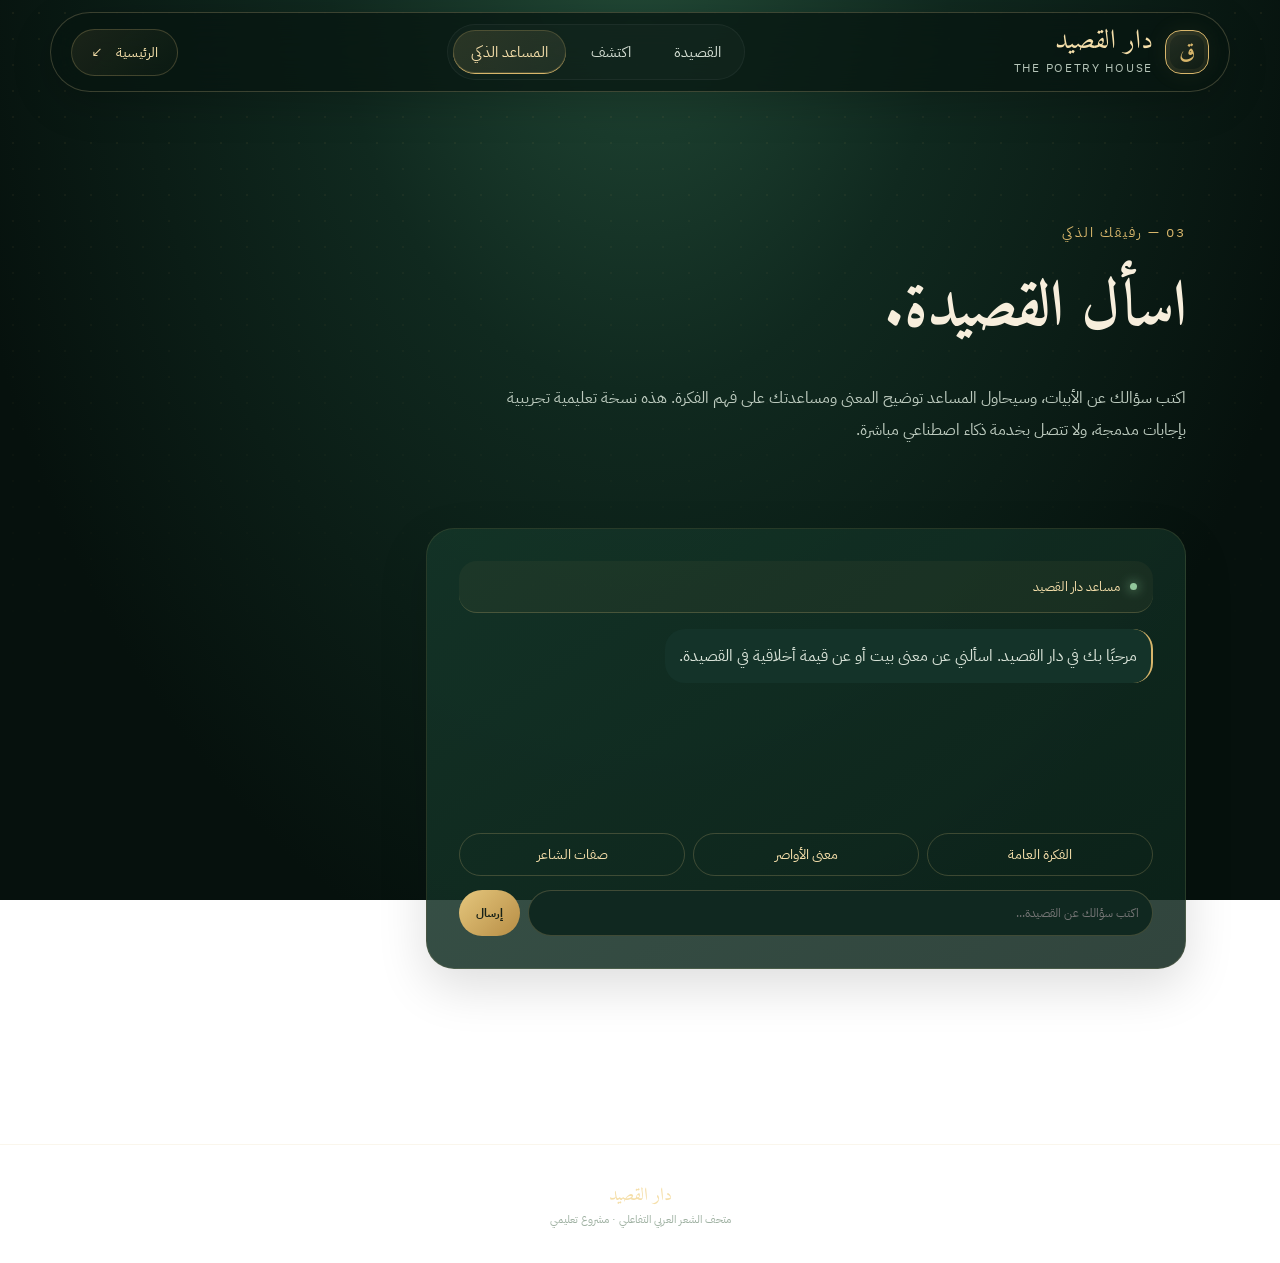
==== page/ask/index.html @ 6279e316 "Initial website upload" ====
<!DOCTYPE html><html lang="ar" dir="rtl"><head><meta charset="UTF-8"><meta name="viewport" content="width=device-width, initial-scale=1.0"><meta name="theme-color" content="#071b18"><title>المساعد الذكي | دار القصيد</title><style>
@import url('https://fonts.googleapis.com/css2?family=Amiri:wght@400;700&family=IBM+Plex+Sans+Arabic:wght@400;500;600;700&display=swap');
:root{--bg:#071714;--bg2:#0b211c;--panel:#102a23;--panel2:#14352b;--gold:#d8b66b;--gold2:#f1d99d;--muted:#a9b9ae;--cream:#f4ead4;--line:rgba(216,182,107,.22);--shadow:0 24px 70px rgba(0,0,0,.35)}
*{box-sizing:border-box}html{scroll-behavior:smooth}body{margin:0;background:radial-gradient(ellipse at 50% -20%,#1b4535 0%,#0b211c 42%,#06120f 100%);color:var(--cream);font-family:'IBM Plex Sans Arabic',sans-serif;overflow-x:hidden}
body:before{content:"";position:fixed;inset:0;pointer-events:none;opacity:.12;background-image:radial-gradient(#d8b66b 1px,transparent 1px);background-size:34px 34px;mask-image:linear-gradient(to bottom,black,transparent 80%);z-index:-1}
a{color:inherit;text-decoration:none}button{font:inherit;cursor:pointer}
.topbar{height:76px;display:flex;align-items:center;justify-content:space-between;padding:0 clamp(18px,5vw,76px);border-bottom:1px solid rgba(216,182,107,.13);background:rgba(5,19,16,.68);backdrop-filter:blur(18px);position:sticky;top:0;z-index:20}
.brand{display:flex;align-items:center;gap:12px}.brand-mark{width:39px;height:39px;border:1px solid var(--gold);border-radius:50%;display:grid;place-items:center;color:var(--gold);font-family:Amiri;font-size:24px;box-shadow:inset 0 0 0 4px rgba(216,182,107,.08)}.brand-name{font-family:Amiri,serif;font-size:25px;color:var(--gold2);line-height:1}.brand-sub{font-size:10px;color:var(--muted);letter-spacing:2px;margin-top:4px}
.nav{display:flex;gap:28px;color:#c6d0c7;font-size:13px}.nav a{transition:.25s}.nav a:hover{color:var(--gold2)}.top-cta{border:1px solid var(--line);padding:9px 16px;border-radius:30px;color:var(--gold2);font-size:12px;background:rgba(216,182,107,.06)}
.hero{min-height:610px;display:grid;grid-template-columns:1.05fr .95fr;align-items:center;gap:30px;padding:72px clamp(22px,8vw,130px) 80px;position:relative;max-width:1500px;margin:auto}
.eyebrow{display:flex;align-items:center;gap:10px;color:var(--gold);font-size:12px;letter-spacing:1.5px}.eyebrow:before{content:"";width:32px;height:1px;background:var(--gold)}
.hero h1{font-family:Amiri,serif;font-size:clamp(52px,7vw,92px);line-height:1.14;margin:22px 0 18px;font-weight:700;color:#f7eedc}.hero h1 span{color:var(--gold2);text-shadow:0 0 36px rgba(216,182,107,.18)}
.hero p{max-width:550px;color:#b5c3b8;line-height:2.1;font-size:16px;margin:0 0 30px}
.actions{display:flex;gap:12px;flex-wrap:wrap}.btn{padding:13px 22px;border-radius:4px;border:1px solid var(--gold);font-weight:600;font-size:13px;transition:.25s}.btn.primary{background:linear-gradient(135deg,#e5c77e,#b38a43);color:#14231b;box-shadow:0 10px 30px rgba(216,182,107,.16)}.btn.primary:hover{transform:translateY(-3px);box-shadow:0 15px 36px rgba(216,182,107,.25)}.btn.ghost{color:var(--gold2);background:transparent}.btn.ghost:hover{background:rgba(216,182,107,.09)}
.hero-art{height:430px;position:relative;display:grid;place-items:center}
.arch{width:min(370px,82%);height:410px;border:1px solid rgba(216,182,107,.58);border-bottom:0;border-radius:190px 190px 0 0;position:relative;padding:12px;box-shadow:0 0 80px rgba(216,182,107,.08),inset 0 0 50px rgba(216,182,107,.04)}
.arch:before{content:"";position:absolute;inset:13px;border:1px solid rgba(216,182,107,.24);border-bottom:0;border-radius:180px 180px 0 0}
.arch-inner{position:absolute;inset:28px 28px 0;border-radius:160px 160px 0 0;background:radial-gradient(ellipse at 50% 35%,rgba(216,182,107,.18),transparent 55%),linear-gradient(180deg,#173b2e,#0a1d18);display:flex;align-items:center;justify-content:center;overflow:hidden}
.arch-inner:before,.arch-inner:after{content:"";position:absolute;border:1px solid rgba(216,182,107,.18);width:220px;height:220px;border-radius:50%;top:82px}
.arch-inner:after{width:270px;height:270px;top:57px}
.medallion{width:190px;height:190px;border:1px solid rgba(216,182,107,.55);border-radius:50%;display:grid;place-items:center;text-align:center;position:relative;z-index:2;background:rgba(5,20,16,.45);box-shadow:0 0 60px rgba(216,182,107,.12)}
.medallion .big{font-family:Amiri;font-size:78px;color:var(--gold2);line-height:1}.medallion small{font-size:10px;letter-spacing:3px;color:var(--muted)}
.floating{position:absolute;border:1px solid var(--line);background:rgba(8,28,22,.88);backdrop-filter:blur(10px);padding:12px 16px;color:var(--gold2);font-family:Amiri;font-size:18px;box-shadow:var(--shadow)}.float-one{top:55px;right:0;transform:rotate(-5deg)}.float-two{bottom:62px;left:0;transform:rotate(4deg)}
.hero-note{position:absolute;bottom:5px;right:50%;transform:translateX(50%);font-size:10px;letter-spacing:3px;color:rgba(216,182,107,.55);white-space:nowrap}
.section{max-width:1240px;margin:auto;padding:72px 28px}.section-head{display:flex;align-items:end;justify-content:space-between;gap:20px;margin-bottom:32px}.kicker{font-size:11px;letter-spacing:2px;color:var(--gold)}h2{font-family:Amiri,serif;font-size:clamp(34px,4vw,48px);margin:8px 0 0;color:#f3e8d2}.section-head p{color:var(--muted);font-size:13px;max-width:420px;line-height:1.9;margin:0}
.poem-layout{display:grid;grid-template-columns:1fr 310px;gap:22px;align-items:stretch}
.poem-card{border:1px solid var(--line);background:linear-gradient(145deg,rgba(20,53,43,.88),rgba(8,27,22,.92));padding:30px;position:relative;overflow:hidden;box-shadow:var(--shadow)}
.poem-card:before{content:"۞";position:absolute;left:18px;top:0;font-family:Amiri;font-size:100px;color:rgba(216,182,107,.055)}
.poem-top{display:flex;justify-content:space-between;align-items:center;margin-bottom:25px;position:relative}.poem-label{color:var(--gold);font-size:11px;letter-spacing:1px}.poem-count{font-size:11px;color:var(--muted)}
.verses{display:grid;gap:9px}.verse{display:grid;grid-template-columns:34px 1fr;gap:12px;padding:13px 12px;border:1px solid transparent;transition:.25s;cursor:pointer;align-items:center}.verse:hover,.verse.active{background:rgba(216,182,107,.07);border-color:rgba(216,182,107,.3)}.verse-num{color:var(--gold);font-family:Amiri;font-size:18px}.verse-text{font-family:Amiri,serif;font-size:clamp(17px,2vw,22px);line-height:1.9;color:#f2e9d9}
.detail-panel{border:1px solid var(--line);background:rgba(13,39,31,.8);padding:25px;display:flex;flex-direction:column;min-height:100%}.detail-label{color:var(--gold);font-size:10px;letter-spacing:1.5px}.detail-panel h3{font-family:Amiri;font-size:29px;font-weight:400;margin:13px 0;color:var(--gold2)}.detail-panel p{font-size:13px;line-height:2.1;color:#c0cdc2;margin:0}.detail-divider{height:1px;background:var(--line);margin:20px 0}.detail-meta{margin-top:auto;padding-top:18px;color:#8fa397;font-size:11px;line-height:1.9}.detail-actions{display:flex;gap:8px;margin-top:20px}.small-btn{flex:1;padding:10px 8px;background:transparent;border:1px solid var(--line);color:var(--gold2);font-size:11px}.small-btn:hover{background:rgba(216,182,107,.1)}
.features{display:grid;grid-template-columns:repeat(3,1fr);gap:15px}.feature{padding:24px;border:1px solid var(--line);background:linear-gradient(145deg,rgba(18,47,38,.8),rgba(8,25,20,.7));min-height:170px;position:relative;overflow:hidden;transition:.3s}.feature:hover{transform:translateY(-5px);border-color:rgba(216,182,107,.55)}.feature-icon{font-size:23px;color:var(--gold);margin-bottom:17px}.feature h3{font-family:Amiri;font-size:24px;margin:0 0 7px;color:#f1e6d1}.feature p{color:var(--muted);font-size:12px;line-height:1.9;margin:0}
.ai-section{background:linear-gradient(110deg,rgba(17,49,38,.85),rgba(7,24,19,.88));border-top:1px solid var(--line);border-bottom:1px solid var(--line)}.ai-wrap{max-width:1000px;margin:auto;padding:75px 28px;display:grid;grid-template-columns:.8fr 1.2fr;gap:55px;align-items:center}.ai-copy h2{font-size:43px}.ai-copy p{color:var(--muted);line-height:2;font-size:13px}.ai-chat{border:1px solid var(--line);background:#091d17;padding:22px;box-shadow:var(--shadow)}.chat-head{display:flex;align-items:center;gap:10px;padding-bottom:16px;border-bottom:1px solid var(--line);color:var(--gold2);font-size:13px}.status{width:7px;height:7px;border-radius:50%;background:#91c69a;box-shadow:0 0 12px #91c69a}.chat-messages{min-height:180px;max-height:270px;overflow:auto;padding:16px 0;display:flex;flex-direction:column;gap:12px}.bubble{padding:12px 14px;max-width:90%;font-size:12px;line-height:1.9}.bubble.bot{align-self:flex-start;background:#143329;color:#d9e3d8;border-right:2px solid var(--gold)}.bubble.user{align-self:flex-end;background:#d4b36c;color:#17251c}.chat-form{display:flex;gap:8px}.chat-form input{flex:1;min-width:0;background:#102820;border:1px solid var(--line);padding:13px;color:var(--cream);outline:none;font:inherit;font-size:12px}.chat-form input:focus{border-color:var(--gold)}.chat-form button{background:var(--gold);border:0;padding:0 17px;color:#15251c;font-weight:700;font-size:12px}
.footer{padding:30px 24px;text-align:center;color:#81958a;font-size:11px}.footer strong{font-family:Amiri;font-size:18px;color:var(--gold2);font-weight:400}
.modal{position:fixed;inset:0;background:rgba(0,0,0,.72);backdrop-filter:blur(8px);display:none;place-items:center;z-index:50;padding:20px}.modal.open{display:grid}.modal-box{width:min(620px,100%);background:#0d281f;border:1px solid var(--gold);padding:30px;position:relative;box-shadow:var(--shadow)}.modal-close{position:absolute;left:15px;top:12px;background:none;border:0;color:var(--gold);font-size:24px}.modal-box h3{font-family:Amiri;font-size:32px;color:var(--gold2);margin:0 0 12px}.modal-box p{color:#c1cec3;line-height:2;font-size:14px}.modal-verse{font-family:Amiri;font-size:23px;line-height:2;color:var(--cream);padding:18px;background:rgba(216,182,107,.07);border-right:2px solid var(--gold)}
@media(max-width:850px){.hero{grid-template-columns:1fr;padding-top:55px;text-align:center}.hero p{margin-inline:auto}.eyebrow,.actions{justify-content:center}.hero-art{height:380px;grid-row:1}.arch{height:350px}.poem-layout{grid-template-columns:1fr}.detail-panel{min-height:260px}.ai-wrap{grid-template-columns:1fr;gap:25px}.features{grid-template-columns:repeat(2,1fr)}.section-head{display:block}.section-head p{margin-top:12px}.nav{display:none}}
@media(max-width:520px){.topbar{height:65px}.brand-name{font-size:22px}.top-cta{font-size:10px;padding:8px 11px}.hero{padding-inline:20px}.hero-art{height:330px}.arch{height:315px;width:75%}.medallion{width:155px;height:155px}.medallion .big{font-size:62px}.float-one{right:-5px;top:35px}.float-two{left:-4px;bottom:42px}.section{padding:55px 16px}.poem-card{padding:18px 12px}.verse{grid-template-columns:25px 1fr;padding:10px 5px}.verse-text{font-size:17px}.features{grid-template-columns:1fr}.ai-wrap{padding:55px 16px}.ai-copy h2{font-size:36px}.chat-form button{padding:0 12px}}

.topbar{border-radius:0 0 22px 22px}.nav a[aria-current="page"]{color:var(--gold2);border-bottom:1px solid var(--gold);padding-bottom:7px}
.page-wrap{max-width:1200px;margin:0 auto;padding:65px 24px 85px}.page-intro{margin-bottom:30px}.page-intro h1{font-family:Amiri,serif;font-size:clamp(42px,6vw,68px);margin:10px 0;color:#f7eedc}.page-intro p{color:var(--muted);line-height:2;max-width:680px}
.home-grid{display:grid;grid-template-columns:repeat(3,1fr);gap:18px}.home-card{border:1px solid var(--line);border-radius:22px;padding:25px;background:linear-gradient(145deg,rgba(20,53,43,.88),rgba(8,27,22,.92));transition:.25s}.home-card:hover{transform:translateY(-5px);border-color:var(--gold)}.home-card h2{font-size:27px}.home-card p{color:var(--muted);line-height:2;font-size:13px}.round-panel{border:1px solid var(--line);border-radius:24px;background:rgba(13,39,31,.8);padding:25px;box-shadow:var(--shadow)}
@media(max-width:760px){.home-grid{grid-template-columns:1fr}.page-wrap{padding:45px 16px}}

/* Readability improvement */
.brand-sub{font-size:12px}.top-cta{font-size:14px}.nav{font-size:15px}
.kicker{font-size:14px}.home-card p{font-size:15px;line-height:2}
.page-intro p{font-size:17px}.small-btn{font-size:14px}
.bubble{font-size:16px;line-height:1.9}
@media(max-width:760px){.nav{gap:14px;font-size:14px}}

/* DAR AL-QASID — premium redesign */
:root{--bg:#071612;--bg2:#0b211a;--panel:rgba(18,43,33,.78);--panel2:#183b2d;--gold:#d8b66b;--gold2:#f5dfaa;--muted:#b5c4b8;--cream:#f7f0df;--line:rgba(232,201,132,.22);--shadow:0 28px 80px rgba(0,0,0,.32)}
body{background:radial-gradient(ellipse at 50% -12%,#244d39 0%,#10291f 35%,#06110d 78%);background-attachment:fixed}
body:before{opacity:.075;background-size:26px 26px}
.topbar{height:auto;min-height:76px;position:sticky;top:12px;margin:12px auto 0;width:min(1180px,calc(100% - 30px));padding:11px 20px;border:1px solid rgba(239,213,158,.22);border-radius:999px;background:rgba(7,22,16,.76);box-shadow:0 12px 40px #0003;backdrop-filter:blur(24px);gap:18px}
.brand-mark{width:44px;height:44px;border-radius:16px;background:linear-gradient(145deg,#f2d99d22,#d8b66b08);box-shadow:inset 0 0 0 4px #d8b66b12,0 0 24px #d8b66b12}
.brand-name{font-size:27px}.brand-sub{letter-spacing:1.7px}
.nav{gap:7px;padding:5px;border:1px solid #ffffff0c;border-radius:999px;background:#ffffff06}
.nav a{padding:11px 18px;border-radius:999px;color:#d4ded3;white-space:nowrap}
.nav a:hover,.nav a[aria-current="page"]{background:linear-gradient(135deg,#d8b66b22,#f4dfaa12);color:var(--gold2);box-shadow:inset 0 0 0 1px #d8b66b35}
.top-cta{padding:12px 19px;border-radius:999px;background:linear-gradient(135deg,#d8b66b18,#d8b66b05);white-space:nowrap}
.hero{max-width:1320px;min-height:660px;padding-top:80px;padding-bottom:90px;gap:clamp(30px,6vw,90px)}
.hero h1{letter-spacing:-1.5px}.hero h1 span{background:linear-gradient(90deg,#f6e4b8,#d8b66b);-webkit-background-clip:text;background-clip:text;color:transparent}
.hero-copy>p{font-size:17px;line-height:2.05;max-width:560px;color:#c5d2c5}
.hero-art{min-height:470px;position:relative;isolation:isolate;border-radius:38px;overflow:hidden;background:linear-gradient(145deg,#1b4834,#0b2119);box-shadow:0 32px 90px #0005,inset 0 0 0 1px #d8b66b30}
.hero-art:before{content:"";position:absolute;inset:0;background:linear-gradient(180deg,#06140a20,#06140a80),url('https://images.unsplash.com/photo-1512820790803-83ca734da794?auto=format&fit=crop&w=1200&q=85') center/cover;opacity:.66;z-index:-1;transform:scale(1.03)}
.arch{filter:drop-shadow(0 22px 35px #0007)}.arch-inner{background:linear-gradient(145deg,#e8c87918,#07181155);backdrop-filter:blur(5px)}
.medallion{border-color:#f0d99b;background:radial-gradient(circle,#d8b66b25,#081a1250);box-shadow:0 0 0 12px #d8b66b0b,0 0 60px #d8b66b25}
.floating{border:1px solid #f1d99b55;background:#071711b9;backdrop-filter:blur(14px);border-radius:20px;padding:15px 20px;box-shadow:0 14px 35px #0004}
.hero-note{color:#f5dfaa;text-shadow:0 2px 15px #000}
.page-wrap{max-width:1220px;padding-inline:clamp(18px,5vw,65px)}
.page-intro{padding:65px 0 36px}.page-intro h1,.page-intro h2{font-size:clamp(38px,5vw,65px);letter-spacing:-.8px}
.page-intro p{font-size:16px;line-height:2;color:#bdcbbf;max-width:680px}
.home-grid{gap:20px}.home-card,.round-panel,.poem-card{border:1px solid #d8b66b20;border-radius:28px;background:linear-gradient(145deg,#153629d9,#0d241bd9);box-shadow:0 18px 50px #0002;overflow:hidden;transition:transform .3s,border-color .3s,box-shadow .3s}
.home-card{padding:28px;position:relative}.home-card:hover{transform:translateY(-5px);border-color:#d8b66b65;box-shadow:0 25px 60px #0003}
.home-card h2{font-size:27px}.home-card p{font-size:15px;line-height:1.95;color:#bdcbbf}
.feature-icon{width:52px;height:52px;border-radius:18px;display:grid;place-items:center;background:linear-gradient(145deg,#d8b66b24,#d8b66b08);border:1px solid #d8b66b35;color:#f1d99d;font-size:23px}
.btn,.small-btn{border-radius:999px!important}.btn{padding:13px 22px}.btn.primary{background:linear-gradient(135deg,#e5c77d,#b78d45);color:#172117;box-shadow:0 10px 28px #d8b66b25}.btn.ghost{border:1px solid #d8b66b40;background:#d8b66b08}
.round-panel{padding:clamp(18px,3vw,32px)}.poem-layout{gap:22px}.poem-card{background:#0d241b;padding:20px;border-radius:24px}
.verse{border-radius:18px;margin:9px 0;padding:17px 20px;transition:.25s}.verse:hover,.verse.active{background:#d8b66b12;border-color:#d8b66b55}
.verse-text{font-size:clamp(18px,2.2vw,24px);line-height:2.2}
.footer{margin-top:90px;padding:35px 20px;border-top:1px solid #d8b66b20;color:#9fb1a2;text-align:center}
.chat-head{border-radius:18px;padding:16px;background:#d8b66b0d}.bubble{border-radius:20px!important;line-height:1.9}.chat-form input{border-radius:999px!important}.chat-form button{border-radius:999px!important;background:linear-gradient(135deg,#e5c77d,#b78d45);color:#172117}
.quiz-card,details,.qa-item{border-radius:20px!important}.quiz-card{background:#102b20!important;border:1px solid #d8b66b22!important}
img{max-width:100%}
@media(max-width:760px){.topbar{top:7px;margin-top:7px;width:calc(100% - 14px);padding:9px 12px;border-radius:26px;flex-wrap:wrap;justify-content:center}.brand{margin-inline:auto}.nav{order:3;width:100%;justify-content:center;gap:2px}.nav a{padding:10px 13px;font-size:12px}.top-cta{display:none}.hero{grid-template-columns:1fr;padding:55px 20px 45px;min-height:auto}.hero-art{min-height:350px;order:-1;border-radius:28px}.hero h1{font-size:clamp(48px,12vw,72px)}.page-intro{padding-top:45px}.home-grid{grid-template-columns:1fr!important}.floating{font-size:12px}.page-wrap{padding-inline:18px}}

</style></head><body><header class="topbar"><a class="brand" href="/"><div class="brand-mark">ق</div><div><div class="brand-name">دار القصيد</div><div class="brand-sub">THE POETRY HOUSE</div></div></a><nav class="nav"><a href="/page/poem/" >القصيدة</a><a href="/page/discover/" >اكتشف</a><a href="/page/ask/" aria-current="page">المساعد الذكي</a></nav><a class="top-cta" href="/">الرئيسية　↙</a></header><main class="page-wrap"><div class="page-intro"><div class="kicker">03 — رفيقك الذكي</div><h1>اسأل القصيدة.</h1><p>اكتب سؤالك عن الأبيات، وسيحاول المساعد توضيح المعنى ومساعدتك على فهم الفكرة. هذه نسخة تعليمية تجريبية بإجابات مدمجة، ولا تتصل بخدمة ذكاء اصطناعي مباشرة.</p></div><div class="round-panel" style="max-width:760px"><div class="chat-head"><span class="status"></span><span>مساعد دار القصيد</span></div><div class="chat-messages" id="chatMessages" style="min-height:220px"><div class="bubble bot">مرحبًا بك في دار القصيد. اسألني عن معنى بيت أو عن قيمة أخلاقية في القصيدة.</div></div><div style="display:flex;gap:8px;flex-wrap:wrap;margin-bottom:14px"><button class="small-btn quick" data-q="ما الفكرة العامة للأبيات؟">الفكرة العامة</button><button class="small-btn quick" data-q="ما معنى الأواصر؟">معنى الأواصر</button><button class="small-btn quick" data-q="ما الصفات التي يمدحها الشاعر؟">صفات الشاعر</button></div><form class="chat-form" id="chatForm"><input id="chatInput" placeholder="اكتب سؤالك عن القصيدة..." autocomplete="off"><button type="submit">إرسال</button></form></div></main><footer class="footer"><strong>دار القصيد</strong><br>متحف الشعر العربي التفاعلي · مشروع تعليمي</footer><script>
function reply(q){let s=q.toLowerCase();if(s.includes('الفكرة')||s.includes('عام'))return 'تدور الأبيات حول مكارم الأخلاق: الوفاء، وحفظ الأسرار، وتمني الخير للآخرين، والتسامح، والكرم، وإكرام الضيف.';if(s.includes('الأواصر'))return 'الأواصر هي الروابط والصلات التي تجمع الناس، مثل روابط القرابة والصداقة والمودة.';if(s.includes('الصفات')||s.includes('يمدح'))return 'يمدح الشاعر الوفاء، والتسامح، والكرم، وحفظ الأسرار، وحسن النية، وإكرام الضيف.';if(s.includes('الضيف'))return 'يصف الشاعر نفسه بأنه يخدم ضيفه ويكرمه ما دام مقيمًا عنده.';if(s.includes('الرفد'))return 'الرِّفد يعني العون أو المساعدة.';if(s.includes('الحقد'))return 'يدعو البيت إلى ترك الضغينة والتحلي بالعفو وصفاء النفس.';return 'يمكنني شرح الفكرة العامة، ومعاني الأواصر والرفد، وصفات الشاعر. جرّب أحد الأسئلة المقترحة.'}
function send(q){if(!q.trim())return;let box=document.getElementById('chatMessages');for(let [cls,txt] of [['user',q],['bot',reply(q)]]){let d=document.createElement('div');d.className='bubble '+cls;d.textContent=txt;box.appendChild(d)}box.scrollTop=box.scrollHeight}
document.getElementById('chatForm').addEventListener('submit',e=>{e.preventDefault();let i=document.getElementById('chatInput');send(i.value);i.value=''});document.querySelectorAll('.quick').forEach(b=>b.addEventListener('click',()=>send(b.dataset.q)));
</script></body></html>
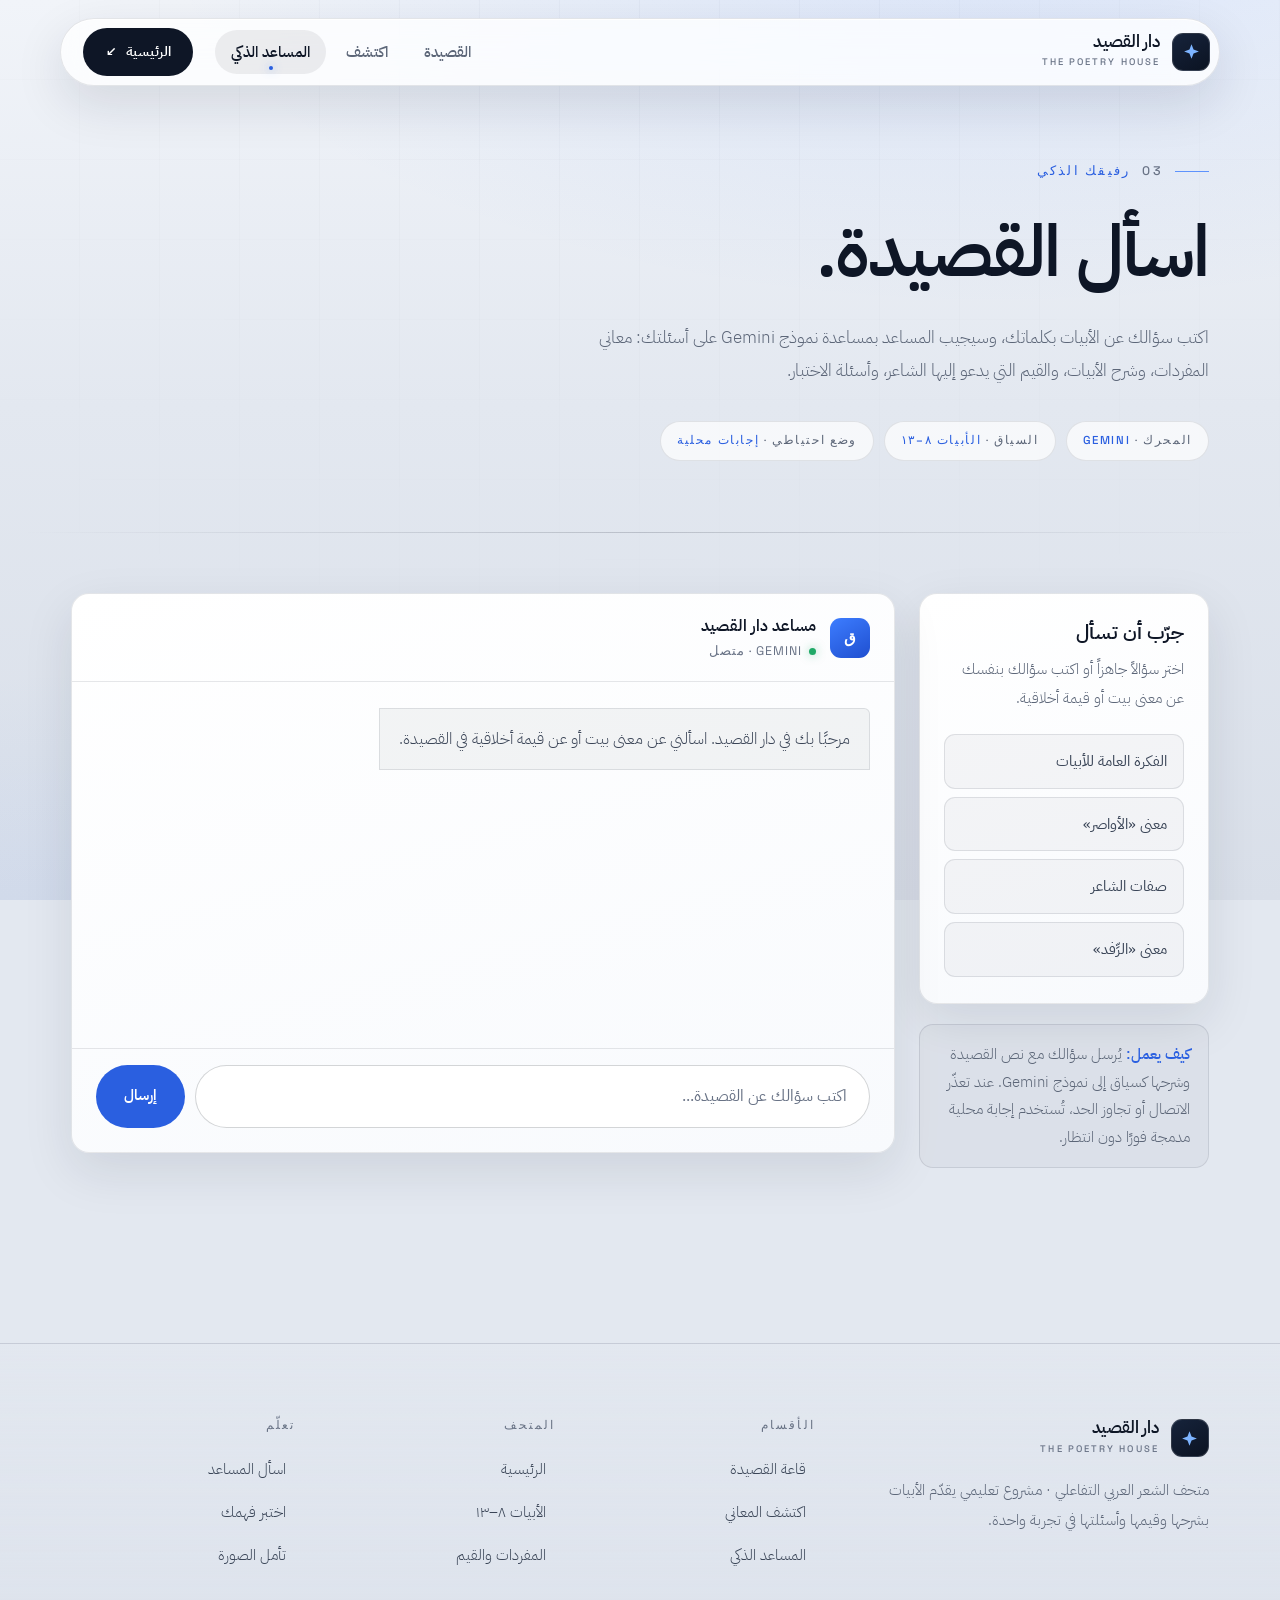
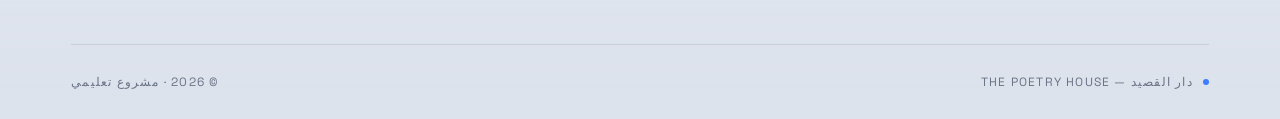
==== commit 74bb56f5: "Rebuild: light cinematic design system, interactions, Gemini assistant, portable relative links" ====
--- a/page/ask/index.html
+++ b/page/ask/index.html
@@ -1,92 +1,160 @@
-<!DOCTYPE html><html lang="ar" dir="rtl"><head><meta charset="UTF-8"><meta name="viewport" content="width=device-width, initial-scale=1.0"><meta name="theme-color" content="#071b18"><title>المساعد الذكي | دار القصيد</title><style>
-@import url('https://fonts.googleapis.com/css2?family=Amiri:wght@400;700&family=IBM+Plex+Sans+Arabic:wght@400;500;600;700&display=swap');
-:root{--bg:#071714;--bg2:#0b211c;--panel:#102a23;--panel2:#14352b;--gold:#d8b66b;--gold2:#f1d99d;--muted:#a9b9ae;--cream:#f4ead4;--line:rgba(216,182,107,.22);--shadow:0 24px 70px rgba(0,0,0,.35)}
-*{box-sizing:border-box}html{scroll-behavior:smooth}body{margin:0;background:radial-gradient(ellipse at 50% -20%,#1b4535 0%,#0b211c 42%,#06120f 100%);color:var(--cream);font-family:'IBM Plex Sans Arabic',sans-serif;overflow-x:hidden}
-body:before{content:"";position:fixed;inset:0;pointer-events:none;opacity:.12;background-image:radial-gradient(#d8b66b 1px,transparent 1px);background-size:34px 34px;mask-image:linear-gradient(to bottom,black,transparent 80%);z-index:-1}
-a{color:inherit;text-decoration:none}button{font:inherit;cursor:pointer}
-.topbar{height:76px;display:flex;align-items:center;justify-content:space-between;padding:0 clamp(18px,5vw,76px);border-bottom:1px solid rgba(216,182,107,.13);background:rgba(5,19,16,.68);backdrop-filter:blur(18px);position:sticky;top:0;z-index:20}
-.brand{display:flex;align-items:center;gap:12px}.brand-mark{width:39px;height:39px;border:1px solid var(--gold);border-radius:50%;display:grid;place-items:center;color:var(--gold);font-family:Amiri;font-size:24px;box-shadow:inset 0 0 0 4px rgba(216,182,107,.08)}.brand-name{font-family:Amiri,serif;font-size:25px;color:var(--gold2);line-height:1}.brand-sub{font-size:10px;color:var(--muted);letter-spacing:2px;margin-top:4px}
-.nav{display:flex;gap:28px;color:#c6d0c7;font-size:13px}.nav a{transition:.25s}.nav a:hover{color:var(--gold2)}.top-cta{border:1px solid var(--line);padding:9px 16px;border-radius:30px;color:var(--gold2);font-size:12px;background:rgba(216,182,107,.06)}
-.hero{min-height:610px;display:grid;grid-template-columns:1.05fr .95fr;align-items:center;gap:30px;padding:72px clamp(22px,8vw,130px) 80px;position:relative;max-width:1500px;margin:auto}
-.eyebrow{display:flex;align-items:center;gap:10px;color:var(--gold);font-size:12px;letter-spacing:1.5px}.eyebrow:before{content:"";width:32px;height:1px;background:var(--gold)}
-.hero h1{font-family:Amiri,serif;font-size:clamp(52px,7vw,92px);line-height:1.14;margin:22px 0 18px;font-weight:700;color:#f7eedc}.hero h1 span{color:var(--gold2);text-shadow:0 0 36px rgba(216,182,107,.18)}
-.hero p{max-width:550px;color:#b5c3b8;line-height:2.1;font-size:16px;margin:0 0 30px}
-.actions{display:flex;gap:12px;flex-wrap:wrap}.btn{padding:13px 22px;border-radius:4px;border:1px solid var(--gold);font-weight:600;font-size:13px;transition:.25s}.btn.primary{background:linear-gradient(135deg,#e5c77e,#b38a43);color:#14231b;box-shadow:0 10px 30px rgba(216,182,107,.16)}.btn.primary:hover{transform:translateY(-3px);box-shadow:0 15px 36px rgba(216,182,107,.25)}.btn.ghost{color:var(--gold2);background:transparent}.btn.ghost:hover{background:rgba(216,182,107,.09)}
-.hero-art{height:430px;position:relative;display:grid;place-items:center}
-.arch{width:min(370px,82%);height:410px;border:1px solid rgba(216,182,107,.58);border-bottom:0;border-radius:190px 190px 0 0;position:relative;padding:12px;box-shadow:0 0 80px rgba(216,182,107,.08),inset 0 0 50px rgba(216,182,107,.04)}
-.arch:before{content:"";position:absolute;inset:13px;border:1px solid rgba(216,182,107,.24);border-bottom:0;border-radius:180px 180px 0 0}
-.arch-inner{position:absolute;inset:28px 28px 0;border-radius:160px 160px 0 0;background:radial-gradient(ellipse at 50% 35%,rgba(216,182,107,.18),transparent 55%),linear-gradient(180deg,#173b2e,#0a1d18);display:flex;align-items:center;justify-content:center;overflow:hidden}
-.arch-inner:before,.arch-inner:after{content:"";position:absolute;border:1px solid rgba(216,182,107,.18);width:220px;height:220px;border-radius:50%;top:82px}
-.arch-inner:after{width:270px;height:270px;top:57px}
-.medallion{width:190px;height:190px;border:1px solid rgba(216,182,107,.55);border-radius:50%;display:grid;place-items:center;text-align:center;position:relative;z-index:2;background:rgba(5,20,16,.45);box-shadow:0 0 60px rgba(216,182,107,.12)}
-.medallion .big{font-family:Amiri;font-size:78px;color:var(--gold2);line-height:1}.medallion small{font-size:10px;letter-spacing:3px;color:var(--muted)}
-.floating{position:absolute;border:1px solid var(--line);background:rgba(8,28,22,.88);backdrop-filter:blur(10px);padding:12px 16px;color:var(--gold2);font-family:Amiri;font-size:18px;box-shadow:var(--shadow)}.float-one{top:55px;right:0;transform:rotate(-5deg)}.float-two{bottom:62px;left:0;transform:rotate(4deg)}
-.hero-note{position:absolute;bottom:5px;right:50%;transform:translateX(50%);font-size:10px;letter-spacing:3px;color:rgba(216,182,107,.55);white-space:nowrap}
-.section{max-width:1240px;margin:auto;padding:72px 28px}.section-head{display:flex;align-items:end;justify-content:space-between;gap:20px;margin-bottom:32px}.kicker{font-size:11px;letter-spacing:2px;color:var(--gold)}h2{font-family:Amiri,serif;font-size:clamp(34px,4vw,48px);margin:8px 0 0;color:#f3e8d2}.section-head p{color:var(--muted);font-size:13px;max-width:420px;line-height:1.9;margin:0}
-.poem-layout{display:grid;grid-template-columns:1fr 310px;gap:22px;align-items:stretch}
-.poem-card{border:1px solid var(--line);background:linear-gradient(145deg,rgba(20,53,43,.88),rgba(8,27,22,.92));padding:30px;position:relative;overflow:hidden;box-shadow:var(--shadow)}
-.poem-card:before{content:"۞";position:absolute;left:18px;top:0;font-family:Amiri;font-size:100px;color:rgba(216,182,107,.055)}
-.poem-top{display:flex;justify-content:space-between;align-items:center;margin-bottom:25px;position:relative}.poem-label{color:var(--gold);font-size:11px;letter-spacing:1px}.poem-count{font-size:11px;color:var(--muted)}
-.verses{display:grid;gap:9px}.verse{display:grid;grid-template-columns:34px 1fr;gap:12px;padding:13px 12px;border:1px solid transparent;transition:.25s;cursor:pointer;align-items:center}.verse:hover,.verse.active{background:rgba(216,182,107,.07);border-color:rgba(216,182,107,.3)}.verse-num{color:var(--gold);font-family:Amiri;font-size:18px}.verse-text{font-family:Amiri,serif;font-size:clamp(17px,2vw,22px);line-height:1.9;color:#f2e9d9}
-.detail-panel{border:1px solid var(--line);background:rgba(13,39,31,.8);padding:25px;display:flex;flex-direction:column;min-height:100%}.detail-label{color:var(--gold);font-size:10px;letter-spacing:1.5px}.detail-panel h3{font-family:Amiri;font-size:29px;font-weight:400;margin:13px 0;color:var(--gold2)}.detail-panel p{font-size:13px;line-height:2.1;color:#c0cdc2;margin:0}.detail-divider{height:1px;background:var(--line);margin:20px 0}.detail-meta{margin-top:auto;padding-top:18px;color:#8fa397;font-size:11px;line-height:1.9}.detail-actions{display:flex;gap:8px;margin-top:20px}.small-btn{flex:1;padding:10px 8px;background:transparent;border:1px solid var(--line);color:var(--gold2);font-size:11px}.small-btn:hover{background:rgba(216,182,107,.1)}
-.features{display:grid;grid-template-columns:repeat(3,1fr);gap:15px}.feature{padding:24px;border:1px solid var(--line);background:linear-gradient(145deg,rgba(18,47,38,.8),rgba(8,25,20,.7));min-height:170px;position:relative;overflow:hidden;transition:.3s}.feature:hover{transform:translateY(-5px);border-color:rgba(216,182,107,.55)}.feature-icon{font-size:23px;color:var(--gold);margin-bottom:17px}.feature h3{font-family:Amiri;font-size:24px;margin:0 0 7px;color:#f1e6d1}.feature p{color:var(--muted);font-size:12px;line-height:1.9;margin:0}
-.ai-section{background:linear-gradient(110deg,rgba(17,49,38,.85),rgba(7,24,19,.88));border-top:1px solid var(--line);border-bottom:1px solid var(--line)}.ai-wrap{max-width:1000px;margin:auto;padding:75px 28px;display:grid;grid-template-columns:.8fr 1.2fr;gap:55px;align-items:center}.ai-copy h2{font-size:43px}.ai-copy p{color:var(--muted);line-height:2;font-size:13px}.ai-chat{border:1px solid var(--line);background:#091d17;padding:22px;box-shadow:var(--shadow)}.chat-head{display:flex;align-items:center;gap:10px;padding-bottom:16px;border-bottom:1px solid var(--line);color:var(--gold2);font-size:13px}.status{width:7px;height:7px;border-radius:50%;background:#91c69a;box-shadow:0 0 12px #91c69a}.chat-messages{min-height:180px;max-height:270px;overflow:auto;padding:16px 0;display:flex;flex-direction:column;gap:12px}.bubble{padding:12px 14px;max-width:90%;font-size:12px;line-height:1.9}.bubble.bot{align-self:flex-start;background:#143329;color:#d9e3d8;border-right:2px solid var(--gold)}.bubble.user{align-self:flex-end;background:#d4b36c;color:#17251c}.chat-form{display:flex;gap:8px}.chat-form input{flex:1;min-width:0;background:#102820;border:1px solid var(--line);padding:13px;color:var(--cream);outline:none;font:inherit;font-size:12px}.chat-form input:focus{border-color:var(--gold)}.chat-form button{background:var(--gold);border:0;padding:0 17px;color:#15251c;font-weight:700;font-size:12px}
-.footer{padding:30px 24px;text-align:center;color:#81958a;font-size:11px}.footer strong{font-family:Amiri;font-size:18px;color:var(--gold2);font-weight:400}
-.modal{position:fixed;inset:0;background:rgba(0,0,0,.72);backdrop-filter:blur(8px);display:none;place-items:center;z-index:50;padding:20px}.modal.open{display:grid}.modal-box{width:min(620px,100%);background:#0d281f;border:1px solid var(--gold);padding:30px;position:relative;box-shadow:var(--shadow)}.modal-close{position:absolute;left:15px;top:12px;background:none;border:0;color:var(--gold);font-size:24px}.modal-box h3{font-family:Amiri;font-size:32px;color:var(--gold2);margin:0 0 12px}.modal-box p{color:#c1cec3;line-height:2;font-size:14px}.modal-verse{font-family:Amiri;font-size:23px;line-height:2;color:var(--cream);padding:18px;background:rgba(216,182,107,.07);border-right:2px solid var(--gold)}
-@media(max-width:850px){.hero{grid-template-columns:1fr;padding-top:55px;text-align:center}.hero p{margin-inline:auto}.eyebrow,.actions{justify-content:center}.hero-art{height:380px;grid-row:1}.arch{height:350px}.poem-layout{grid-template-columns:1fr}.detail-panel{min-height:260px}.ai-wrap{grid-template-columns:1fr;gap:25px}.features{grid-template-columns:repeat(2,1fr)}.section-head{display:block}.section-head p{margin-top:12px}.nav{display:none}}
-@media(max-width:520px){.topbar{height:65px}.brand-name{font-size:22px}.top-cta{font-size:10px;padding:8px 11px}.hero{padding-inline:20px}.hero-art{height:330px}.arch{height:315px;width:75%}.medallion{width:155px;height:155px}.medallion .big{font-size:62px}.float-one{right:-5px;top:35px}.float-two{left:-4px;bottom:42px}.section{padding:55px 16px}.poem-card{padding:18px 12px}.verse{grid-template-columns:25px 1fr;padding:10px 5px}.verse-text{font-size:17px}.features{grid-template-columns:1fr}.ai-wrap{padding:55px 16px}.ai-copy h2{font-size:36px}.chat-form button{padding:0 12px}}
+<!DOCTYPE html>
+<html lang="ar" dir="rtl">
+<head>
+<meta charset="UTF-8">
+<meta name="viewport" content="width=device-width, initial-scale=1.0">
+<meta name="theme-color" content="#e3e8f0">
+<meta name="description" content="المساعد الذكي — اسأل عن القصيدة واحصل على إجابات تعليمية مبنية على نص القصيدة وشرحها.">
+<title>المساعد الذكي | دار القصيد</title>
+<link rel="stylesheet" href="../../assets/style.css">
+<script>
+document.documentElement.classList.add('js');
+window.addEventListener('load',()=>setTimeout(()=>{if(!window.__UI_READY)document.documentElement.classList.remove('js')},2500));
+</script>
+</head>
+<body>
+<div class="spot" aria-hidden="true"></div>
 
-.topbar{border-radius:0 0 22px 22px}.nav a[aria-current="page"]{color:var(--gold2);border-bottom:1px solid var(--gold);padding-bottom:7px}
-.page-wrap{max-width:1200px;margin:0 auto;padding:65px 24px 85px}.page-intro{margin-bottom:30px}.page-intro h1{font-family:Amiri,serif;font-size:clamp(42px,6vw,68px);margin:10px 0;color:#f7eedc}.page-intro p{color:var(--muted);line-height:2;max-width:680px}
-.home-grid{display:grid;grid-template-columns:repeat(3,1fr);gap:18px}.home-card{border:1px solid var(--line);border-radius:22px;padding:25px;background:linear-gradient(145deg,rgba(20,53,43,.88),rgba(8,27,22,.92));transition:.25s}.home-card:hover{transform:translateY(-5px);border-color:var(--gold)}.home-card h2{font-size:27px}.home-card p{color:var(--muted);line-height:2;font-size:13px}.round-panel{border:1px solid var(--line);border-radius:24px;background:rgba(13,39,31,.8);padding:25px;box-shadow:var(--shadow)}
-@media(max-width:760px){.home-grid{grid-template-columns:1fr}.page-wrap{padding:45px 16px}}
+<header class="header">
+  <a class="brand" href="../../">
+    <span class="mark" aria-hidden="true">
+      <svg viewBox="0 0 24 24"><path d="M12 1.6 14.9 9.1 22.4 12 14.9 14.9 12 22.4 9.1 14.9 1.6 12 9.1 9.1Z" fill="#7db4ff"/></svg>
+    </span>
+    <span>
+      <span class="name" style="display:block">دار القصيد</span>
+      <span class="sub" style="display:block">The Poetry House</span>
+    </span>
+  </a>
+  <nav class="nav" aria-label="التنقل الرئيسي">
+    <a href="../poem/">القصيدة</a>
+    <a href="../discover/">اكتشف</a>
+    <a href="./" aria-current="page">المساعد الذكي</a>
+  </nav>
+  <a class="cta" href="../../">الرئيسية <span class="arrow">↙</span></a>
+  <button class="burger" type="button" aria-label="فتح القائمة" aria-expanded="false"><span></span><span></span></button>
+</header>
 
-/* Readability improvement */
-.brand-sub{font-size:12px}.top-cta{font-size:14px}.nav{font-size:15px}
-.kicker{font-size:14px}.home-card p{font-size:15px;line-height:2}
-.page-intro p{font-size:17px}.small-btn{font-size:14px}
-.bubble{font-size:16px;line-height:1.9}
-@media(max-width:760px){.nav{gap:14px;font-size:14px}}
+<div class="sheet" id="sheet">
+  <nav aria-label="قائمة الجوال">
+    <a href="../../">الرئيسية <span>00</span></a>
+    <a href="../poem/">القصيدة <span>01</span></a>
+    <a href="../discover/">اكتشف <span>02</span></a>
+    <a href="./">المساعد الذكي <span>03</span></a>
+  </nav>
+</div>
 
-/* DAR AL-QASID — premium redesign */
-:root{--bg:#071612;--bg2:#0b211a;--panel:rgba(18,43,33,.78);--panel2:#183b2d;--gold:#d8b66b;--gold2:#f5dfaa;--muted:#b5c4b8;--cream:#f7f0df;--line:rgba(232,201,132,.22);--shadow:0 28px 80px rgba(0,0,0,.32)}
-body{background:radial-gradient(ellipse at 50% -12%,#244d39 0%,#10291f 35%,#06110d 78%);background-attachment:fixed}
-body:before{opacity:.075;background-size:26px 26px}
-.topbar{height:auto;min-height:76px;position:sticky;top:12px;margin:12px auto 0;width:min(1180px,calc(100% - 30px));padding:11px 20px;border:1px solid rgba(239,213,158,.22);border-radius:999px;background:rgba(7,22,16,.76);box-shadow:0 12px 40px #0003;backdrop-filter:blur(24px);gap:18px}
-.brand-mark{width:44px;height:44px;border-radius:16px;background:linear-gradient(145deg,#f2d99d22,#d8b66b08);box-shadow:inset 0 0 0 4px #d8b66b12,0 0 24px #d8b66b12}
-.brand-name{font-size:27px}.brand-sub{letter-spacing:1.7px}
-.nav{gap:7px;padding:5px;border:1px solid #ffffff0c;border-radius:999px;background:#ffffff06}
-.nav a{padding:11px 18px;border-radius:999px;color:#d4ded3;white-space:nowrap}
-.nav a:hover,.nav a[aria-current="page"]{background:linear-gradient(135deg,#d8b66b22,#f4dfaa12);color:var(--gold2);box-shadow:inset 0 0 0 1px #d8b66b35}
-.top-cta{padding:12px 19px;border-radius:999px;background:linear-gradient(135deg,#d8b66b18,#d8b66b05);white-space:nowrap}
-.hero{max-width:1320px;min-height:660px;padding-top:80px;padding-bottom:90px;gap:clamp(30px,6vw,90px)}
-.hero h1{letter-spacing:-1.5px}.hero h1 span{background:linear-gradient(90deg,#f6e4b8,#d8b66b);-webkit-background-clip:text;background-clip:text;color:transparent}
-.hero-copy>p{font-size:17px;line-height:2.05;max-width:560px;color:#c5d2c5}
-.hero-art{min-height:470px;position:relative;isolation:isolate;border-radius:38px;overflow:hidden;background:linear-gradient(145deg,#1b4834,#0b2119);box-shadow:0 32px 90px #0005,inset 0 0 0 1px #d8b66b30}
-.hero-art:before{content:"";position:absolute;inset:0;background:linear-gradient(180deg,#06140a20,#06140a80),url('https://images.unsplash.com/photo-1512820790803-83ca734da794?auto=format&fit=crop&w=1200&q=85') center/cover;opacity:.66;z-index:-1;transform:scale(1.03)}
-.arch{filter:drop-shadow(0 22px 35px #0007)}.arch-inner{background:linear-gradient(145deg,#e8c87918,#07181155);backdrop-filter:blur(5px)}
-.medallion{border-color:#f0d99b;background:radial-gradient(circle,#d8b66b25,#081a1250);box-shadow:0 0 0 12px #d8b66b0b,0 0 60px #d8b66b25}
-.floating{border:1px solid #f1d99b55;background:#071711b9;backdrop-filter:blur(14px);border-radius:20px;padding:15px 20px;box-shadow:0 14px 35px #0004}
-.hero-note{color:#f5dfaa;text-shadow:0 2px 15px #000}
-.page-wrap{max-width:1220px;padding-inline:clamp(18px,5vw,65px)}
-.page-intro{padding:65px 0 36px}.page-intro h1,.page-intro h2{font-size:clamp(38px,5vw,65px);letter-spacing:-.8px}
-.page-intro p{font-size:16px;line-height:2;color:#bdcbbf;max-width:680px}
-.home-grid{gap:20px}.home-card,.round-panel,.poem-card{border:1px solid #d8b66b20;border-radius:28px;background:linear-gradient(145deg,#153629d9,#0d241bd9);box-shadow:0 18px 50px #0002;overflow:hidden;transition:transform .3s,border-color .3s,box-shadow .3s}
-.home-card{padding:28px;position:relative}.home-card:hover{transform:translateY(-5px);border-color:#d8b66b65;box-shadow:0 25px 60px #0003}
-.home-card h2{font-size:27px}.home-card p{font-size:15px;line-height:1.95;color:#bdcbbf}
-.feature-icon{width:52px;height:52px;border-radius:18px;display:grid;place-items:center;background:linear-gradient(145deg,#d8b66b24,#d8b66b08);border:1px solid #d8b66b35;color:#f1d99d;font-size:23px}
-.btn,.small-btn{border-radius:999px!important}.btn{padding:13px 22px}.btn.primary{background:linear-gradient(135deg,#e5c77d,#b78d45);color:#172117;box-shadow:0 10px 28px #d8b66b25}.btn.ghost{border:1px solid #d8b66b40;background:#d8b66b08}
-.round-panel{padding:clamp(18px,3vw,32px)}.poem-layout{gap:22px}.poem-card{background:#0d241b;padding:20px;border-radius:24px}
-.verse{border-radius:18px;margin:9px 0;padding:17px 20px;transition:.25s}.verse:hover,.verse.active{background:#d8b66b12;border-color:#d8b66b55}
-.verse-text{font-size:clamp(18px,2.2vw,24px);line-height:2.2}
-.footer{margin-top:90px;padding:35px 20px;border-top:1px solid #d8b66b20;color:#9fb1a2;text-align:center}
-.chat-head{border-radius:18px;padding:16px;background:#d8b66b0d}.bubble{border-radius:20px!important;line-height:1.9}.chat-form input{border-radius:999px!important}.chat-form button{border-radius:999px!important;background:linear-gradient(135deg,#e5c77d,#b78d45);color:#172117}
-.quiz-card,details,.qa-item{border-radius:20px!important}.quiz-card{background:#102b20!important;border:1px solid #d8b66b22!important}
-img{max-width:100%}
-@media(max-width:760px){.topbar{top:7px;margin-top:7px;width:calc(100% - 14px);padding:9px 12px;border-radius:26px;flex-wrap:wrap;justify-content:center}.brand{margin-inline:auto}.nav{order:3;width:100%;justify-content:center;gap:2px}.nav a{padding:10px 13px;font-size:12px}.top-cta{display:none}.hero{grid-template-columns:1fr;padding:55px 20px 45px;min-height:auto}.hero-art{min-height:350px;order:-1;border-radius:28px}.hero h1{font-size:clamp(48px,12vw,72px)}.page-intro{padding-top:45px}.home-grid{grid-template-columns:1fr!important}.floating{font-size:12px}.page-wrap{padding-inline:18px}}
+<main class="page-fade">
 
-</style></head><body><header class="topbar"><a class="brand" href="/"><div class="brand-mark">ق</div><div><div class="brand-name">دار القصيد</div><div class="brand-sub">THE POETRY HOUSE</div></div></a><nav class="nav"><a href="/page/poem/" >القصيدة</a><a href="/page/discover/" >اكتشف</a><a href="/page/ask/" aria-current="page">المساعد الذكي</a></nav><a class="top-cta" href="/">الرئيسية　↙</a></header><main class="page-wrap"><div class="page-intro"><div class="kicker">03 — رفيقك الذكي</div><h1>اسأل القصيدة.</h1><p>اكتب سؤالك عن الأبيات، وسيحاول المساعد توضيح المعنى ومساعدتك على فهم الفكرة. هذه نسخة تعليمية تجريبية بإجابات مدمجة، ولا تتصل بخدمة ذكاء اصطناعي مباشرة.</p></div><div class="round-panel" style="max-width:760px"><div class="chat-head"><span class="status"></span><span>مساعد دار القصيد</span></div><div class="chat-messages" id="chatMessages" style="min-height:220px"><div class="bubble bot">مرحبًا بك في دار القصيد. اسألني عن معنى بيت أو عن قيمة أخلاقية في القصيدة.</div></div><div style="display:flex;gap:8px;flex-wrap:wrap;margin-bottom:14px"><button class="small-btn quick" data-q="ما الفكرة العامة للأبيات؟">الفكرة العامة</button><button class="small-btn quick" data-q="ما معنى الأواصر؟">معنى الأواصر</button><button class="small-btn quick" data-q="ما الصفات التي يمدحها الشاعر؟">صفات الشاعر</button></div><form class="chat-form" id="chatForm"><input id="chatInput" placeholder="اكتب سؤالك عن القصيدة..." autocomplete="off"><button type="submit">إرسال</button></form></div></main><footer class="footer"><strong>دار القصيد</strong><br>متحف الشعر العربي التفاعلي · مشروع تعليمي</footer><script>
-function reply(q){let s=q.toLowerCase();if(s.includes('الفكرة')||s.includes('عام'))return 'تدور الأبيات حول مكارم الأخلاق: الوفاء، وحفظ الأسرار، وتمني الخير للآخرين، والتسامح، والكرم، وإكرام الضيف.';if(s.includes('الأواصر'))return 'الأواصر هي الروابط والصلات التي تجمع الناس، مثل روابط القرابة والصداقة والمودة.';if(s.includes('الصفات')||s.includes('يمدح'))return 'يمدح الشاعر الوفاء، والتسامح، والكرم، وحفظ الأسرار، وحسن النية، وإكرام الضيف.';if(s.includes('الضيف'))return 'يصف الشاعر نفسه بأنه يخدم ضيفه ويكرمه ما دام مقيمًا عنده.';if(s.includes('الرفد'))return 'الرِّفد يعني العون أو المساعدة.';if(s.includes('الحقد'))return 'يدعو البيت إلى ترك الضغينة والتحلي بالعفو وصفاء النفس.';return 'يمكنني شرح الفكرة العامة، ومعاني الأواصر والرفد، وصفات الشاعر. جرّب أحد الأسئلة المقترحة.'}
-function send(q){if(!q.trim())return;let box=document.getElementById('chatMessages');for(let [cls,txt] of [['user',q],['bot',reply(q)]]){let d=document.createElement('div');d.className='bubble '+cls;d.textContent=txt;box.appendChild(d)}box.scrollTop=box.scrollHeight}
-document.getElementById('chatForm').addEventListener('submit',e=>{e.preventDefault();let i=document.getElementById('chatInput');send(i.value);i.value=''});document.querySelectorAll('.quick').forEach(b=>b.addEventListener('click',()=>send(b.dataset.q)));
-</script></body></html>+  <section class="page-hero wrap">
+    <div class="kicker"><span class="num">03</span> رفيقك الذكي</div>
+    <h1>اسأل القصيدة.</h1>
+    <p class="lede">اكتب سؤالك عن الأبيات بكلماتك، وسيجيب المساعد بمساعدة نموذج Gemini على أسئلتك: معاني المفردات، وشرح الأبيات، والقيم التي يدعو إليها الشاعر، وأسئلة الاختبار.</p>
+    <div class="meta-row">
+      <span class="tag">المحرك · <b>Gemini</b></span>
+      <span class="tag">السياق · <b>الأبيات ٨–١٣</b></span>
+      <span class="tag">وضع احتياطي · <b>إجابات محلية</b></span>
+    </div>
+    <div class="grid-line" aria-hidden="true"></div>
+  </section>
+
+  <section class="wrap" style="padding-block:clamp(34px,5vw,60px)">
+    <div class="chat-shell">
+
+      <aside class="chat-side reveal">
+        <div class="side-card">
+          <h3>جرّب أن تسأل</h3>
+          <p>اختر سؤالاً جاهزاً أو اكتب سؤالك بنفسك عن معنى بيت أو قيمة أخلاقية.</p>
+          <div class="side-list">
+            <button class="chip" type="button" data-q="ما الفكرة العامة للأبيات؟">الفكرة العامة للأبيات</button>
+            <button class="chip" type="button" data-q="ما معنى الأواصر؟">معنى «الأواصر»</button>
+            <button class="chip" type="button" data-q="ما الصفات التي يمدحها الشاعر؟">صفات الشاعر</button>
+            <button class="chip" type="button" data-q="ما معنى الرفد؟">معنى «الرِّفد»</button>
+          </div>
+        </div>
+        <div class="answer-note" style="margin-top:20px">
+          <b>كيف يعمل:</b> يُرسل سؤالك مع نص القصيدة وشرحها كسياق إلى نموذج Gemini. عند تعذّر الاتصال أو تجاوز الحد، تُستخدم إجابة محلية مدمجة فورًا دون انتظار.
+        </div>
+      </aside>
+
+      <div class="chat panel reveal">
+        <div class="chat-top">
+          <span class="avatar" aria-hidden="true">ق</span>
+          <div>
+            <div class="who">مساعد دار القصيد</div>
+            <div class="st"><span class="dot"></span> GEMINI · متصل</div>
+          </div>
+        </div>
+
+        <div class="msgs" id="chatMessages" aria-live="polite">
+          <div class="msg bot">مرحبًا بك في دار القصيد. اسألني عن معنى بيت أو عن قيمة أخلاقية في القصيدة.</div>
+        </div>
+
+        <form class="chat-form" id="chatForm">
+          <input id="chatInput" placeholder="اكتب سؤالك عن القصيدة..." autocomplete="off" aria-label="اكتب سؤالك">
+          <button type="submit">إرسال</button>
+        </form>
+      </div>
+
+    </div>
+  </section>
+
+</main>
+
+<footer class="footer">
+  <div class="wrap">
+    <div class="top">
+      <div class="about">
+        <a class="brand" href="../../">
+          <span class="mark" aria-hidden="true">
+            <svg viewBox="0 0 24 24"><path d="M12 1.6 14.9 9.1 22.4 12 14.9 14.9 12 22.4 9.1 14.9 1.6 12 9.1 9.1Z" fill="#7db4ff"/></svg>
+          </span>
+          <span>
+            <span class="name" style="display:block">دار القصيد</span>
+            <span class="sub" style="display:block">The Poetry House</span>
+          </span>
+        </a>
+        <p>متحف الشعر العربي التفاعلي · مشروع تعليمي يقدّم الأبيات بشرحها وقيمها وأسئلتها في تجربة واحدة.</p>
+      </div>
+      <div>
+        <h4>الأقسام</h4>
+        <ul>
+          <li><a href="../poem/">قاعة القصيدة</a></li>
+          <li><a href="../discover/">اكتشف المعاني</a></li>
+          <li><a href="./">المساعد الذكي</a></li>
+        </ul>
+      </div>
+      <div>
+        <h4>المتحف</h4>
+        <ul>
+          <li><a href="../../">الرئيسية</a></li>
+          <li><a href="../poem/">الأبيات ٨–١٣</a></li>
+          <li><a href="../discover/">المفردات والقيم</a></li>
+        </ul>
+      </div>
+      <div>
+        <h4>تعلّم</h4>
+        <ul>
+          <li><a href="./">اسأل المساعد</a></li>
+          <li><a href="../poem/">اختبر فهمك</a></li>
+          <li><a href="../discover/">تأمل الصورة</a></li>
+        </ul>
+      </div>
+    </div>
+    <div class="bottom">
+      <div class="brand-line"><i></i> دار القصيد — THE POETRY HOUSE</div>
+      <div>© 2026 · مشروع تعليمي</div>
+    </div>
+  </div>
+</footer>
+
+<script>
+/* key is stored obfuscated (XOR + base64) so it is not readable in page source;
+   restrict it by HTTP referrer (avhubs.github.io/*) + daily quota in Google Cloud */
+window.CHAT_CONFIG = { key: (function (s) {
+  try { return atob(s).split('').map(function (c) { return String.fromCharCode(c.charCodeAt(0) ^ 90); }).join(''); }
+  catch (e) { return ''; }
+})('Gwt0GzhiCBRsEyA8KG8wHGNpIgAxKTYpaT0bNmIeb2kLHSoZDGgJawocNQloLi4fCzIDHj0=') };
+</script>
+<script src="../../assets/app.js"></script>
+</body>
+</html>
--- a/assets/style.css
+++ b/assets/style.css
@@ -0,0 +1,724 @@
+/* ==========================================================================
+   DAR AL-QASID — Light / cool-grey design system
+   ========================================================================== */
+
+@import url('https://fonts.googleapis.com/css2?family=Amiri:wght@400;700&family=IBM+Plex+Sans+Arabic:wght@300;400;500;600;700&family=Space+Grotesk:wght@400;500;600&display=swap');
+
+/* ---------- Tokens ---------- */
+:root{
+  --paper:#e3e8f0;
+  --paper-2:#eaeef5;
+  --card:#ffffff;
+  --ink:#0e1626;
+  --ink-2:#3a4557;
+  --ink-3:#5c6678;
+  --ink-4:#697386;
+  --navy:#0e1626;
+  --navy-600:#16233b;
+  --navy-800:#0b1322;
+  --white:#0e1626;
+  --white-pure:#ffffff;
+  --blue:#3d7dff;
+  --blue-strong:#2a5fe0;
+  --blue-bright:#2a5fe0;
+  --blue-dim:rgba(61,125,255,.12);
+  --line:rgba(14,22,38,.10);
+  --line-2:rgba(14,22,38,.18);
+  --e:cubic-bezier(.16,1,.3,1);
+  --e2:cubic-bezier(.4,0,.2,1);
+  --max:1240px;
+  --pad:clamp(20px,4vw,56px);
+  --r-card:18px;
+  --r-sm:12px;
+  --shadow-1:0 18px 50px rgba(17,28,50,.10);
+  --shadow-2:0 34px 80px rgba(17,28,50,.14);
+}
+
+/* ---------- Reset / base ---------- */
+*,*::before,*::after{box-sizing:border-box}
+html{-webkit-text-size-adjust:100%;scroll-behavior:smooth}
+body{
+  margin:0;
+  min-height:100vh;
+  background:var(--paper);
+  color:var(--ink);
+  font-family:'IBM Plex Sans Arabic',system-ui,sans-serif;
+  font-size:16px;
+  font-weight:400;
+  line-height:1.85;
+  overflow-x:hidden;
+  -webkit-font-smoothing:antialiased;
+  text-rendering:optimizeLegibility;
+}
+/* fixed atmosphere: column grid + soft blue light + falloff */
+body::before{
+  content:"";position:fixed;inset:0;z-index:-3;pointer-events:none;
+  background:
+    radial-gradient(120% 80% at 78% -10%, rgba(61,125,255,.13) 0%, rgba(61,125,255,0) 55%),
+    radial-gradient(90% 60% at 10% 110%, rgba(61,125,255,.08) 0%, rgba(61,125,255,0) 60%),
+    linear-gradient(180deg,#f1f4f9 0%, var(--paper) 45%, #d9dfe9 100%);
+}
+body::after{
+  content:"";position:fixed;inset:0;z-index:-2;pointer-events:none;opacity:.55;
+  background-image:
+    repeating-linear-gradient(90deg, transparent 0 79px, rgba(14,22,38,.05) 79px 80px),
+    repeating-linear-gradient(180deg, transparent 0 79px, rgba(14,22,38,.03) 79px 80px);
+  -webkit-mask-image:radial-gradient(120% 90% at 50% 0%, #000 0%, transparent 85%);
+  mask-image:radial-gradient(120% 90% at 50% 0%, #000 0%, transparent 85%);
+}
+/* pointer light */
+.spot{
+  position:fixed;top:0;left:0;width:640px;height:640px;z-index:-1;pointer-events:none;
+  margin:-320px 0 0 -320px;border-radius:50%;
+  background:radial-gradient(circle, rgba(61,125,255,.14) 0%, rgba(61,125,255,0) 65%);
+  opacity:0;transition:opacity .6s ease;will-change:transform;
+}
+@media (pointer:fine){.spot.on{opacity:1}}
+
+a{color:inherit;text-decoration:none}
+button,input{font:inherit;color:inherit}
+img{max-width:100%;display:block}
+::selection{background:rgba(61,125,255,.24);color:var(--ink)}
+:focus-visible{outline:2px solid var(--blue-strong);outline-offset:3px;border-radius:6px}
+h1,h2,h3,h4{margin:0;font-weight:600;line-height:1.28}
+p{margin:0}
+.mono{font-family:'Space Grotesk',ui-monospace,monospace}
+
+/* ---------- Layout helpers ---------- */
+.wrap{width:100%;max-width:var(--max);margin-inline:auto;padding-inline:var(--pad)}
+.section{padding-block:clamp(72px,9vw,132px)}
+.hair{height:1px;background:linear-gradient(90deg,transparent,var(--line-2) 20%,var(--line-2) 80%,transparent)}
+
+.kicker{
+  display:inline-flex;align-items:center;gap:12px;
+  font-family:'Space Grotesk',sans-serif;font-size:12.5px;font-weight:500;
+  text-transform:uppercase;letter-spacing:.18em;color:var(--blue-strong);
+}
+.kicker::before{content:"";width:34px;height:1px;background:var(--blue);opacity:.8}
+.kicker .num{color:var(--ink-4)}
+
+.display{
+  font-size:clamp(40px,6.4vw,86px);font-weight:600;line-height:1.16;letter-spacing:-.01em;
+}
+.h2{font-size:clamp(30px,4vw,52px);font-weight:600;line-height:1.3}
+.lede{max-width:60ch;color:var(--ink-3);font-size:clamp(16px,1.3vw,18px);font-weight:300;line-height:2}
+.muted{color:var(--ink-4)}
+
+/* ---------- Capsule header ---------- */
+.header{
+  position:fixed;top:18px;left:50%;transform:translateX(-50%);z-index:80;
+  width:min(1160px,calc(100% - 28px));
+  display:flex;align-items:center;gap:22px;
+  padding:9px 9px 9px 22px;
+  border:1px solid rgba(14,22,38,.10);
+  border-radius:999px;
+  background:rgba(255,255,255,.78);
+  backdrop-filter:blur(20px) saturate(1.4);
+  -webkit-backdrop-filter:blur(20px) saturate(1.4);
+  box-shadow:0 18px 50px rgba(17,28,50,.12), inset 0 1px 0 rgba(255,255,255,.9);
+  transition:padding .5s var(--e), background .5s var(--e), box-shadow .5s var(--e), top .5s var(--e);
+}
+.header.scrolled{
+  top:10px;padding-block:7px;
+  background:rgba(255,255,255,.94);
+  box-shadow:0 22px 60px rgba(17,28,50,.16), inset 0 1px 0 rgba(255,255,255,.9);
+}
+.brand{display:flex;align-items:center;gap:12px;flex:none}
+.brand .mark{
+  width:38px;height:38px;border-radius:11px;display:grid;place-items:center;
+  background:linear-gradient(150deg,var(--navy-600),var(--navy-800));
+  border:1px solid rgba(255,255,255,.14);
+}
+.brand .mark svg{width:17px;height:17px;display:block}
+.brand .name{font-size:17px;font-weight:600;line-height:1.15;letter-spacing:-.01em}
+.brand .sub{
+  font-family:'Space Grotesk',sans-serif;font-size:9.5px;font-weight:500;
+  letter-spacing:.22em;text-transform:uppercase;color:var(--ink-4);margin-top:3px;
+}
+.nav{display:flex;align-items:center;gap:4px;margin-inline-start:auto;position:relative}
+.nav a{
+  position:relative;padding:9px 16px;border-radius:999px;
+  font-size:14.5px;font-weight:500;color:var(--ink-3);
+  transition:color .35s var(--e), background .35s var(--e);
+}
+.nav a:hover{color:var(--ink);background:rgba(14,22,38,.055)}
+.nav a[aria-current="page"]{color:var(--ink);background:rgba(14,22,38,.07)}
+.nav a[aria-current="page"]::after{
+  content:"";position:absolute;left:50%;bottom:4px;translate:-50% 0;
+  width:4px;height:4px;border-radius:50%;background:var(--blue-strong);
+  box-shadow:0 0 8px rgba(61,125,255,.7);
+}
+.cta{
+  flex:none;display:inline-flex;align-items:center;gap:9px;
+  padding:11px 22px;border-radius:999px;
+  background:var(--navy);color:#fff;
+  font-size:14px;font-weight:600;
+  transition:box-shadow .4s var(--e), background .3s;
+}
+.cta:hover{box-shadow:0 12px 30px rgba(14,22,38,.28)}
+.cta .arrow{transition:transform .4s var(--e)}
+.cta:hover .arrow{transform:translateX(-4px)}
+.cta.ghost{background:transparent;color:var(--ink);border:1px solid var(--line-2)}
+.cta.ghost:hover{background:rgba(14,22,38,.055);box-shadow:none}
+.burger{display:none;width:42px;height:42px;border-radius:999px;border:1px solid var(--line-2);background:transparent;cursor:pointer;place-items:center}
+.burger span{display:block;width:16px;height:1.5px;background:var(--ink);transition:.35s var(--e)}
+.burger span+span{margin-top:4px}
+.burger.open span:first-child{translate:0 2.75px rotate(45deg)}
+.burger.open span:last-child{translate:0 -2.75px rotate(-45deg)}
+
+/* ---------- Buttons ---------- */
+.btn{
+  display:inline-flex;align-items:center;justify-content:center;gap:10px;
+  padding:15px 30px;border-radius:999px;border:1px solid transparent;cursor:pointer;
+  font-size:15px;font-weight:600;letter-spacing:-.005em;
+  transition:box-shadow .45s var(--e), background .35s, border-color .35s, color .35s;
+}
+.btn-primary{background:var(--navy);color:#fff}
+.btn-primary:hover{box-shadow:0 18px 42px rgba(14,22,38,.28)}
+.btn-blue{background:var(--blue-strong);color:#fff}
+.btn-blue:hover{box-shadow:0 18px 42px rgba(61,125,255,.38);background:#2453cc}
+.btn-ghost{border-color:var(--line-2);color:var(--ink);background:rgba(255,255,255,.6)}
+.btn-ghost:hover{background:#fff;border-color:rgba(14,22,38,.3)}
+.btn .arrow{transition:transform .45s var(--e)}
+.btn:hover .arrow{transform:translateX(-5px)}
+
+/* ---------- Reveal / motion ---------- */
+html.js .reveal{opacity:0;transform:translateY(28px)}
+html.js .reveal.in{
+  opacity:1;transform:none;
+  transition:opacity .95s var(--e) var(--d,0s), transform .95s var(--e) var(--d,0s);
+}
+html.js .reveal-x{opacity:0;transform:translateX(30px)}
+html.js .reveal-x.in{opacity:1;transform:none;transition:opacity .95s var(--e) var(--d,0s), transform .95s var(--e) var(--d,0s)}
+html.js .reveal-s{opacity:0;transform:scale(.965)}
+html.js .reveal-s.in{opacity:1;transform:none;transition:opacity 1.1s var(--e) var(--d,0s), transform 1.1s var(--e) var(--d,0s)}
+.page-fade{animation:pageIn .7s var(--e) both}
+@keyframes pageIn{from{opacity:0;transform:translateY(14px)}to{opacity:1;transform:none}}
+html.leaving{opacity:0;transition:opacity .32s var(--e2)}
+@media (prefers-reduced-motion:reduce){
+  *{animation-duration:.01ms!important;animation-iteration-count:1!important;transition-duration:.01ms!important;scroll-behavior:auto!important}
+  html.js .reveal,html.js .reveal-x,html.js .reveal-s{opacity:1!important;transform:none!important}
+}
+
+/* ---------- HERO ---------- */
+.hero{
+  position:relative;min-height:100svh;display:flex;align-items:center;
+  padding-top:clamp(120px,15vh,170px);padding-bottom:clamp(60px,8vh,90px);
+  overflow:hidden;
+}
+.hero .wrap{display:grid;grid-template-columns:1.06fr .94fr;gap:clamp(32px,5vw,72px);align-items:center}
+.hero-copy{position:relative;z-index:3;max-width:660px}
+.hero h1{
+  font-size:clamp(42px,6.6vw,92px);font-weight:600;line-height:1.14;letter-spacing:-.02em;
+  margin:26px 0 26px;
+}
+.hero h1 .line{display:block}
+.hero h1 .line i{display:block;font-style:normal;animation:lineUp 1.05s var(--e) both;animation-delay:var(--d,0s)}
+@keyframes lineUp{from{transform:translateY(.55em);opacity:0}to{transform:none;opacity:1}}
+.hero h1 .accent{color:var(--blue-strong)}
+.hero h1 .thin{font-weight:300;color:var(--ink-3)}
+.hero-actions{display:flex;gap:14px;flex-wrap:wrap;margin-top:38px}
+.hero-stats{
+  display:flex;gap:clamp(20px,4vw,52px);margin-top:clamp(40px,6vh,64px);
+  padding-top:28px;border-top:1px solid var(--line);
+}
+.stat .v{
+  font-family:'Space Grotesk',sans-serif;font-size:clamp(24px,2.6vw,34px);
+  font-weight:500;color:var(--ink);line-height:1;letter-spacing:-.02em;
+}
+.stat .k{font-size:12.5px;color:var(--ink-4);margin-top:9px;font-weight:300}
+
+/* hero visual */
+.hero-visual{position:relative;z-index:2;aspect-ratio:1/1;max-height:70vh;justify-self:center;width:100%;animation:fadeOnly 1.1s var(--e) .45s both}
+@keyframes fadeOnly{from{opacity:0}to{opacity:1}}
+.stage{
+  position:absolute;inset:0;border-radius:28px;overflow:hidden;isolation:isolate;
+  border:1px solid rgba(14,22,38,.12);
+  background:
+    radial-gradient(80% 70% at 50% 30%, rgba(61,125,255,.14) 0%, rgba(61,125,255,0) 70%),
+    linear-gradient(170deg, #e6ebf3, #dce2ec 70%);
+  box-shadow:var(--shadow-2), inset 0 1px 0 rgba(255,255,255,.8);
+  transition:border-color .6s var(--e);
+}
+.stage:hover{border-color:rgba(14,22,38,.24)}
+/* original photograph, untinted — only a light cinematic grade on top */
+.stage-img{
+  position:absolute;inset:0;z-index:0;width:100%;height:100%;
+  object-fit:cover;object-position:50% 16%;
+  filter:contrast(1.06) saturate(1.04);
+  transform:scale(1.04);
+  transition:transform 1.6s var(--e), filter 1.6s var(--e);
+}
+.stage:hover .stage-img{transform:scale(1.1);filter:contrast(1.1) saturate(1.08)}
+.stage-grade{
+  position:absolute;inset:0;z-index:2;pointer-events:none;
+  background:
+    linear-gradient(180deg, rgba(4,6,11,.06) 0%, rgba(4,6,11,0) 38%, rgba(4,6,11,.66) 100%),
+    radial-gradient(118% 96% at 50% 26%, rgba(4,6,11,0) 52%, rgba(4,6,11,.5) 100%);
+}
+.stage::after{
+  content:"";position:absolute;inset:0;z-index:3;pointer-events:none;
+  background:linear-gradient(115deg, transparent 35%, rgba(255,255,255,.08) 50%, transparent 62%);
+  transform:translateX(-120%);
+  animation:sweep 8.5s var(--e2) infinite;
+}
+@keyframes sweep{0%{transform:translateX(-120%)}55%,100%{transform:translateX(120%)}}
+.chip-verse{
+  position:absolute;z-index:5;right:-6%;top:8%;
+  max-width:290px;padding:16px 20px;
+  background:rgba(255,255,255,.92);border:1px solid rgba(14,22,38,.12);border-radius:14px;
+  backdrop-filter:blur(12px);
+  font-family:'Amiri',serif;font-size:19px;line-height:1.95;color:var(--ink);
+  box-shadow:0 20px 50px rgba(17,28,50,.18);
+  animation:float 8s ease-in-out infinite;
+}
+.chip-verse small{
+  display:block;margin-top:8px;font-family:'Space Grotesk',sans-serif;font-size:10.5px;
+  letter-spacing:.18em;text-transform:uppercase;color:var(--ink-4);
+}
+@keyframes float{0%,100%{transform:translateY(0)}50%{transform:translateY(-14px)}}
+
+/* ---------- Ticker ---------- */
+.ticker{
+  border-block:1px solid var(--line);
+  background:rgba(14,22,38,.025);
+  overflow:hidden;padding-block:20px;
+}
+.ticker-track{display:flex;gap:0;width:max-content;animation:marquee 46s linear infinite}
+.ticker:hover .ticker-track{animation-play-state:paused}
+.ticker-item{
+  display:flex;align-items:center;gap:26px;padding-inline:26px;
+  font-family:'Amiri',serif;font-size:clamp(17px,1.7vw,22px);color:var(--ink-2);
+  white-space:nowrap;
+}
+.ticker-item::after{content:"◆";color:var(--blue-strong);font-size:9px;opacity:.75}
+@keyframes marquee{to{transform:translateX(50%)}}
+
+/* ---------- Section head ---------- */
+.sec-head{
+  display:flex;align-items:flex-end;justify-content:space-between;gap:32px;
+  margin-bottom:clamp(34px,5vw,62px);
+}
+.sec-head .t{max-width:720px}
+.sec-head h2{margin-top:20px}
+.sec-head p{margin-top:18px;max-width:52ch;color:var(--ink-3);font-weight:300;font-size:16.5px;line-height:1.95}
+
+/* ---------- Index rows (home sections) ---------- */
+.index-list{border-top:1px solid var(--line)}
+.row{
+  position:relative;display:grid;
+  grid-template-columns:88px 1fr auto;gap:clamp(16px,3vw,40px);align-items:center;
+  padding:clamp(26px,3.4vw,42px) 8px;
+  border-bottom:1px solid var(--line);
+  transition:background .5s var(--e), padding-inline .5s var(--e);
+  overflow:hidden;
+}
+.row::before{
+  content:"";position:absolute;inset-inline-start:0;bottom:0;height:1px;width:0;
+  background:linear-gradient(90deg,var(--blue),rgba(61,125,255,0));
+  transition:width .7s var(--e);
+}
+.row:hover{background:rgba(14,22,38,.035);padding-inline-start:22px}
+.row:hover::before{width:100%}
+.row .n{
+  font-family:'Space Grotesk',sans-serif;font-size:14px;font-weight:500;
+  letter-spacing:.14em;color:var(--ink-4);transition:color .4s var(--e);
+}
+.row:hover .n{color:var(--blue-strong)}
+.row .body h3{font-size:clamp(24px,3vw,38px);font-weight:500;letter-spacing:-.01em;transition:transform .55s var(--e)}
+.row:hover .body h3{transform:translateX(-10px)}
+.row .body p{margin-top:10px;color:var(--ink-3);font-weight:300;font-size:15.5px;max-width:56ch}
+.row .go{
+  width:56px;height:56px;flex:none;border-radius:50%;
+  display:grid;place-items:center;border:1px solid var(--line-2);
+  color:var(--ink-2);transition:.55s var(--e);
+}
+.row:hover .go{background:var(--blue-strong);border-color:var(--blue-strong);color:#fff;transform:rotate(-45deg)}
+
+/* ---------- Featured verse band ---------- */
+.band{
+  position:relative;overflow:hidden;
+  border:1px solid var(--line);border-radius:26px;
+  background:linear-gradient(160deg,#ffffff, #f2f5fa);
+  padding:clamp(38px,6vw,86px) clamp(26px,5vw,72px);
+  box-shadow:var(--shadow-2);
+}
+.band-bg{
+  position:absolute;inset:0;z-index:0;
+  background:url('../images.jpg') center 25%/cover no-repeat;
+  filter:grayscale(.25) contrast(1.05);
+  opacity:.20;transform:scale(1.12);will-change:transform;
+}
+.band::after{
+  content:"";position:absolute;inset:0;z-index:1;
+  background:linear-gradient(100deg, #ffffff 12%, rgba(255,255,255,.86) 55%, rgba(255,255,255,.5) 100%);
+}
+.band .inner{position:relative;z-index:2;max-width:900px}
+.band blockquote{
+  margin:26px 0 0;font-family:'Amiri',serif;font-weight:400;
+  font-size:clamp(26px,4.2vw,54px);line-height:1.85;color:var(--ink);
+}
+.band .cite{
+  margin-top:30px;display:flex;align-items:center;gap:14px;
+  font-family:'Space Grotesk',sans-serif;font-size:12px;letter-spacing:.18em;
+  text-transform:uppercase;color:var(--ink-4);
+}
+.band .cite::before{content:"";width:40px;height:1px;background:var(--blue)}
+
+/* ---------- Page hero (inner pages) ---------- */
+.page-hero{
+  position:relative;padding-top:clamp(130px,17vh,190px);
+  padding-bottom:clamp(40px,6vw,72px);
+}
+.page-hero .grid-line{
+  position:absolute;left:0;right:0;bottom:0;height:1px;
+  background:linear-gradient(90deg,transparent,var(--line-2),transparent);
+}
+.page-hero h1{margin:24px 0 22px;font-size:clamp(38px,5.6vw,74px);font-weight:600;letter-spacing:-.02em}
+.page-hero .lede{max-width:64ch}
+.meta-row{display:flex;gap:10px;flex-wrap:wrap;margin-top:34px}
+.tag{
+  padding:8px 16px;border:1px solid var(--line);border-radius:999px;
+  background:rgba(255,255,255,.7);
+  font-family:'Space Grotesk',sans-serif;font-size:11.5px;letter-spacing:.14em;
+  text-transform:uppercase;color:var(--ink-3);
+}
+.tag b{color:var(--blue-strong);font-weight:500}
+
+/* ---------- Verse explorer ---------- */
+.explorer{display:grid;grid-template-columns:1fr 380px;gap:24px;align-items:start}
+.panel{
+  border:1px solid var(--line);border-radius:var(--r-card);
+  background:linear-gradient(165deg, #ffffff, #f8fafd);
+  box-shadow:var(--shadow-1);
+}
+.panel-head{
+  display:flex;align-items:center;justify-content:space-between;gap:16px;flex-wrap:wrap;
+  padding:20px 24px;border-bottom:1px solid var(--line);
+}
+.panel-head .l{font-family:'Space Grotesk',sans-serif;font-size:12px;letter-spacing:.16em;text-transform:uppercase;color:var(--blue-strong)}
+.panel-head .r{font-size:13px;color:var(--ink-4);font-weight:300}
+.verses{padding:10px}
+.verse{
+  position:relative;display:grid;grid-template-columns:44px 1fr;gap:16px;align-items:center;
+  padding:20px 18px;border-radius:var(--r-sm);cursor:pointer;
+  border:1px solid transparent;
+  transition:background .45s var(--e), border-color .45s var(--e), transform .45s var(--e);
+}
+.verse+.verse{margin-top:2px}
+.verse::after{
+  content:"";position:absolute;inset-inline-end:0;top:18%;bottom:18%;width:2px;border-radius:2px;
+  background:var(--blue);scale:0 1;transform-origin:center;
+  transition:scale .5s var(--e);
+}
+.verse:hover{background:rgba(14,22,38,.04)}
+.verse.active{background:rgba(61,125,255,.10);border-color:rgba(61,125,255,.34)}
+.verse.active::after{scale:1 1}
+.verse .num{
+  width:40px;height:40px;border-radius:11px;display:grid;place-items:center;
+  font-family:'Amiri',serif;font-size:17px;color:var(--ink-3);
+  background:rgba(14,22,38,.05);border:1px solid var(--line);
+  transition:.45s var(--e);
+}
+.verse.active .num{background:var(--blue-strong);border-color:var(--blue-strong);color:#fff}
+.verse .txt{font-family:'Amiri',serif;font-size:clamp(18px,1.9vw,23px);line-height:2.1;color:var(--ink)}
+
+.detail{position:sticky;top:110px;padding:28px 26px 26px}
+.detail .lbl{
+  font-family:'Space Grotesk',sans-serif;font-size:11.5px;letter-spacing:.18em;
+  text-transform:uppercase;color:var(--ink-4);
+}
+.detail h3{font-family:'Amiri',serif;font-weight:400;font-size:clamp(28px,3vw,36px);margin:16px 0 14px;color:var(--ink)}
+.detail p{color:var(--ink-2);font-weight:300;font-size:15.5px;line-height:2.05}
+.detail .rule{height:1px;background:var(--line);margin:24px 0}
+.detail .value{
+  margin-top:8px;padding:16px 18px;border-radius:var(--r-sm);
+  background:rgba(61,125,255,.10);border:1px solid rgba(61,125,255,.26);
+  color:#16418f;font-size:15px;line-height:1.95;
+}
+.detail .note{
+  margin-top:14px;padding:14px 16px;border-radius:var(--r-sm);
+  background:rgba(14,22,38,.035);border:1px solid var(--line);
+  color:var(--ink-3);font-size:14px;line-height:1.9;
+}
+.detail-actions{display:flex;gap:10px;margin-top:24px}
+.small-btn{
+  flex:1;padding:13px 14px;border-radius:999px;cursor:pointer;font-size:14px;font-weight:500;
+  background:rgba(14,22,38,.04);border:1px solid var(--line-2);color:var(--ink);
+  transition:.4s var(--e);
+}
+.small-btn:hover{background:var(--blue-strong);border-color:var(--blue-strong);color:#fff}
+
+/* ---------- Quiz ---------- */
+.quiz-grid{display:grid;grid-template-columns:1.05fr .95fr;gap:24px;align-items:start}
+.q-head{display:flex;align-items:center;gap:16px;padding:24px 26px;border-bottom:1px solid var(--line)}
+.q-head .ic{
+  width:44px;height:44px;border-radius:12px;display:grid;place-items:center;
+  background:rgba(61,125,255,.12);border:1px solid rgba(61,125,255,.28);color:var(--blue-strong);
+}
+.q-head h3{font-size:22px;font-weight:600}
+.q-head small{display:block;margin-top:4px;font-family:'Space Grotesk',sans-serif;font-size:11.5px;letter-spacing:.16em;text-transform:uppercase;color:var(--ink-4);font-weight:400}
+.q-body{padding:22px 26px 26px}
+.mcq{padding:18px;border:1px solid var(--line);border-radius:14px;background:rgba(14,22,38,.02);transition:border-color .4s, background .4s}
+.mcq+.mcq{margin-top:14px}
+.mcq:hover{border-color:var(--line-2)}
+.mcq .qn{font-family:'Space Grotesk',sans-serif;font-size:11.5px;letter-spacing:.16em;text-transform:uppercase;color:var(--blue-strong)}
+.mcq h4{margin:10px 0 14px;font-size:17.5px;font-weight:500;line-height:1.7;color:var(--ink)}
+.mcq label{
+  display:flex;align-items:center;gap:12px;padding:13px 16px;margin-top:9px;
+  border-radius:10px;border:1px solid var(--line);cursor:pointer;
+  font-size:15.5px;color:var(--ink-2);font-weight:300;
+  transition:.35s var(--e);
+}
+.mcq label:hover{background:rgba(14,22,38,.045);color:var(--ink)}
+.mcq input{accent-color:var(--blue-strong);width:17px;height:17px;flex:none;cursor:pointer}
+.mcq label:has(input:checked){background:rgba(61,125,255,.14);border-color:rgba(61,125,255,.5);color:#16418f}
+.feedback{display:none;margin-top:14px;padding:13px 16px;border-radius:10px;font-size:14.5px;font-weight:500;line-height:1.8}
+.feedback:not(:empty){display:block;animation:pageIn .4s var(--e) both}
+.feedback.good{background:rgba(24,150,90,.10);border:1px solid rgba(24,150,90,.3);color:#14663f}
+.feedback.bad{background:rgba(210,60,50,.08);border:1px solid rgba(210,60,50,.28);color:#a92e24}
+.q-actions{display:flex;gap:10px;flex-wrap:wrap;margin-top:22px}
+#quizScore:empty{display:none}
+#quizScore{display:inline-flex;align-items:center;padding:12px 22px;border-radius:999px;background:rgba(61,125,255,.14);border:1px solid rgba(61,125,255,.35);color:#16418f;font-weight:600;font-size:15.5px;animation:pageIn .45s var(--e) both}
+details{border:1px solid var(--line);border-radius:14px;background:rgba(14,22,38,.02);overflow:hidden;transition:border-color .4s,background .4s}
+details+details{margin-top:12px}
+details[open]{border-color:rgba(61,125,255,.4);background:rgba(61,125,255,.07)}
+summary{
+  list-style:none;cursor:pointer;position:relative;
+  padding:18px 48px 18px 20px;font-size:16.5px;font-weight:500;line-height:1.8;color:var(--ink);
+}
+summary::-webkit-details-marker{display:none}
+summary::after{
+  content:"";position:absolute;inset-inline-end:20px;top:50%;translate:0 -50%;
+  width:12px;height:12px;
+  background:linear-gradient(var(--blue-strong),var(--blue-strong)) center/12px 1.5px no-repeat,
+             linear-gradient(var(--blue-strong),var(--blue-strong)) center/1.5px 12px no-repeat;
+  transition:rotate .4s var(--e);
+}
+details[open] summary::after{rotate:135deg}
+summary:hover{color:var(--blue-strong)}
+details p{padding:0 20px 20px;margin:0;color:var(--ink-2);font-weight:300;font-size:15.5px;line-height:2.05}
+.answer-note{
+  margin-top:20px;padding:16px 18px;border-radius:14px;
+  background:rgba(14,22,38,.03);border:1px solid var(--line);
+  color:var(--ink-3);font-size:14.5px;line-height:1.9;font-weight:300;
+}
+.answer-note b{color:var(--blue-strong);font-weight:500}
+
+/* ---------- Bento (discover) ---------- */
+.bento{display:grid;grid-template-columns:repeat(6,1fr);gap:20px}
+.cell{
+  position:relative;overflow:hidden;
+  border:1px solid var(--line);border-radius:var(--r-card);
+  background:linear-gradient(165deg, #ffffff, #f8fafd);
+  padding:clamp(24px,2.6vw,34px);
+  box-shadow:var(--shadow-1);
+  transition:transform .6s var(--e), border-color .6s var(--e), box-shadow .6s var(--e);
+}
+.cell::after{
+  content:"";position:absolute;inset:0;opacity:0;pointer-events:none;transition:opacity .6s var(--e);
+  background:radial-gradient(420px 300px at var(--mx,50%) var(--my,0%), rgba(61,125,255,.14), transparent 70%);
+}
+.cell:hover{transform:translateY(-6px);border-color:rgba(61,125,255,.4);box-shadow:0 34px 70px rgba(17,28,50,.16)}
+.cell:hover::after{opacity:1}
+.cell .idx{
+  font-family:'Space Grotesk',sans-serif;font-size:12px;letter-spacing:.18em;
+  color:var(--ink-4);transition:color .4s;
+}
+.cell:hover .idx{color:var(--blue-strong)}
+.cell h3{font-size:clamp(21px,2.2vw,27px);font-weight:600;margin:16px 0 12px;letter-spacing:-.01em}
+.cell p{color:var(--ink-3);font-weight:300;font-size:15.5px;line-height:2}
+.cell p b{color:var(--ink);font-weight:500}
+.cell .ico{
+  width:46px;height:46px;border-radius:12px;display:grid;place-items:center;
+  background:rgba(61,125,255,.12);border:1px solid rgba(61,125,255,.28);
+}
+.cell .ico svg{width:20px;height:20px;stroke:var(--blue-strong);fill:none;stroke-width:1.5}
+.span-3{grid-column:span 3}
+.span-2{grid-column:span 2}
+.span-4{grid-column:span 4}
+.cell.feature{display:grid;grid-template-columns:1.15fr .85fr;gap:26px;align-items:center;padding:0;min-height:320px}
+.cell.feature .txt{padding:clamp(26px,3vw,40px)}
+.cell.feature .pic{position:relative;height:100%;min-height:300px;overflow:hidden}
+.cell.feature .pic img{width:100%;height:100%;object-fit:cover;filter:contrast(1.05);transform:scale(1.05);transition:transform 1.4s var(--e), filter 1.4s var(--e)}
+.cell.feature:hover .pic img{transform:scale(1.13);filter:contrast(1.1)}
+.cell.feature .pic::after{content:"";position:absolute;inset:0;background:linear-gradient(90deg, rgba(255,255,255,0) 38%, rgba(255,255,255,.92) 100%)}
+
+/* ---------- Chat ---------- */
+.chat-shell{display:grid;grid-template-columns:290px 1fr;gap:24px;align-items:start}
+.chat-side .side-card{
+  border:1px solid var(--line);border-radius:var(--r-card);
+  background:linear-gradient(165deg,#ffffff,#f8fafd);
+  padding:26px 24px;box-shadow:var(--shadow-1);
+}
+.chat-side h3{font-size:20px;margin-bottom:10px}
+.chat-side p{color:var(--ink-3);font-weight:300;font-size:14.5px;line-height:1.95}
+.side-list{margin-top:22px;display:grid;gap:8px}
+.chip{
+  width:100%;text-align:start;padding:13px 16px;border-radius:11px;cursor:pointer;
+  background:rgba(14,22,38,.035);border:1px solid var(--line);
+  font-size:14.5px;color:var(--ink-2);transition:.4s var(--e);
+}
+.chip:hover{background:rgba(61,125,255,.12);border-color:rgba(61,125,255,.45);color:var(--ink)}
+.chat{display:flex;flex-direction:column;min-height:560px;overflow:hidden}
+.chat-top{display:flex;align-items:center;gap:14px;padding:18px 24px;border-bottom:1px solid var(--line)}
+.avatar{
+  width:40px;height:40px;border-radius:11px;display:grid;place-items:center;flex:none;
+  background:linear-gradient(150deg,var(--blue),#1f4fd0);color:#fff;
+  font-family:'Space Grotesk',sans-serif;font-weight:600;font-size:15px;
+}
+.chat-top .who{font-weight:600;font-size:15.5px}
+.chat-top .st{display:flex;align-items:center;gap:7px;font-size:12.5px;color:var(--ink-4);font-family:'Space Grotesk',sans-serif;letter-spacing:.08em}
+.dot{width:7px;height:7px;border-radius:50%;background:#1fa967;box-shadow:0 0 10px rgba(31,169,103,.5);animation:blink 2.2s ease-in-out infinite}
+@keyframes blink{0%,100%{opacity:1}50%{opacity:.35}}
+.msgs{flex:1;display:flex;flex-direction:column;gap:16px;padding:26px 24px;overflow-y:auto;max-height:430px;min-height:300px}
+.msg{max-width:82%;padding:15px 19px;font-size:15.5px;line-height:1.95;white-space:pre-line;animation:msgIn .55s var(--e) both}
+.msg.typing{display:inline-flex;align-items:center;gap:6px;padding:18px 22px}
+.msg.typing i{width:6px;height:6px;border-radius:50%;background:var(--ink-4);display:block;animation:typing 1.15s ease-in-out infinite}
+.msg.typing i:nth-child(2){animation-delay:.16s}
+.msg.typing i:nth-child(3){animation-delay:.32s}
+@keyframes typing{0%,60%,100%{opacity:.3;transform:translateY(0)}30%{opacity:1;transform:translateY(-3px)}}
+.chat-form button:disabled{opacity:.55;cursor:wait}
+@keyframes msgIn{from{opacity:0;transform:translateY(14px) scale(.97)}to{opacity:1;transform:none}}
+.msg.bot{align-self:flex-start;background:rgba(14,22,38,.045);border:1px solid var(--line);border-start-start-radius:6px;color:var(--ink-2);font-weight:300}
+.msg.user{align-self:flex-end;background:var(--blue-strong);color:#fff;border-start-end-radius:6px;box-shadow:0 14px 34px rgba(61,125,255,.3)}
+.chat-form{display:flex;gap:10px;padding:16px 24px 24px;border-top:1px solid var(--line)}
+.chat-form input{
+  flex:1;min-width:0;padding:16px 22px;border-radius:999px;font-size:15.5px;
+  background:#fff;border:1px solid var(--line-2);color:var(--ink);
+  outline:none;transition:.35s var(--e);
+}
+.chat-form input::placeholder{color:var(--ink-4)}
+.chat-form input:focus{border-color:rgba(61,125,255,.65);background:#fff;box-shadow:0 0 0 4px rgba(61,125,255,.14)}
+.chat-form button{
+  padding:0 28px;border-radius:999px;border:0;cursor:pointer;font-weight:600;font-size:15px;
+  background:var(--blue-strong);color:#fff;transition:.4s var(--e);
+}
+.chat-form button:hover{background:#2453cc;box-shadow:0 14px 32px rgba(61,125,255,.38)}
+
+/* ---------- Modal ---------- */
+.modal{position:fixed;inset:0;z-index:100;display:none;place-items:center;padding:20px;background:rgba(9,14,26,.55);backdrop-filter:blur(10px)}
+.modal.open{display:grid;animation:pageIn .3s var(--e) both}
+.modal-\boxed{
+  position:relative;width:min(660px,100%);max-height:88vh;overflow-y:auto;
+  padding:clamp(26px,4vw,42px);
+  border:1px solid var(--line-2);border-radius:22px;
+  background:linear-gradient(165deg,#ffffff,#f4f7fb);
+  box-shadow:0 40px 100px rgba(9,14,26,.35);
+  animation:modalIn .55s var(--e) both;
+}
+@keyframes modalIn{from{opacity:0;transform:translateY(30px) scale(.97)}to{opacity:1;transform:none}}
+.modal-close{
+  position:absolute;inset-inline-end:18px;top:18px;width:40px;height:40px;border-radius:50%;
+  background:rgba(14,22,38,.06);border:1px solid var(--line-2);color:var(--ink);
+  font-size:19px;cursor:pointer;transition:.4s var(--e);
+}
+.modal-close:hover{background:var(--blue-strong);border-color:var(--blue-strong);color:#fff}
+.modal-box h3{font-family:'Amiri',serif;font-weight:400;font-size:34px;margin:10px 0 20px;color:var(--ink)}
+.modal-verse{
+  font-family:'Amiri',serif;font-size:clamp(21px,3vw,27px);line-height:2.2;text-align:center;
+  color:var(--ink);padding:26px 24px;margin-bottom:20px;
+  background:rgba(61,125,255,.10);border:1px solid rgba(61,125,255,.26);border-radius:16px;
+}
+.modal-box p{color:var(--ink-2);font-weight:300;font-size:16px;line-height:2.1}
+
+/* ---------- CTA ---------- */
+.cta-band{
+  position:relative;overflow:hidden;text-align:center;
+  border:1px solid var(--line);border-radius:26px;
+  padding:clamp(48px,7vw,96px) clamp(24px,5vw,64px);
+  background:linear-gradient(170deg,#ffffff,#eef2f8);
+  box-shadow:var(--shadow-2);
+}
+.cta-band::before{
+  content:"";position:absolute;left:50%;top:-40%;translate:-50% 0;
+  width:min(760px,120%);aspect-ratio:1;border-radius:50%;
+  background:radial-gradient(circle, rgba(61,125,255,.22), transparent 62%);
+  animation:pulseGlow 7s ease-in-out infinite;
+}
+@keyframes pulseGlow{0%,100%{opacity:.55;transform:translate(-50%,0) scale(1)}50%{opacity:.95;transform:translate(-50%,0) scale(1.07)}}
+.cta-band>*{position:relative;z-index:2}
+.cta-band h2{font-size:clamp(30px,4.6vw,58px);font-weight:600;letter-spacing:-.02em}
+.cta-band p{margin:20px auto 0;max-width:56ch;color:var(--ink-3);font-weight:300;font-size:16.5px}
+.cta-band .hero-actions{justify-content:center}
+
+/* ---------- Footer ---------- */
+.footer{border-top:1px solid var(--line);background:linear-gradient(180deg,rgba(227,232,240,0),rgba(219,225,235,.9));margin-top:clamp(60px,9vw,120px)}
+.footer .top{
+  display:grid;grid-template-columns:1.6fr 1fr 1fr 1fr;gap:36px;
+  padding-block:clamp(48px,6vw,74px);
+}
+.footer h4{
+  font-family:'Space Grotesk',sans-serif;font-size:11.5px;font-weight:500;
+  letter-spacing:.18em;text-transform:uppercase;color:var(--ink-4);margin-bottom:18px;
+}
+.footer .about p{color:var(--ink-3);font-weight:300;font-size:15px;line-height:2;max-width:38ch;margin-top:16px}
+.footer ul{list-style:none;margin:0;padding:0;display:grid;gap:11px}
+.footer ul a{color:var(--ink-2);font-size:15px;font-weight:300;transition:.35s var(--e);display:inline-flex;align-items:center;gap:9px}
+.footer ul a::before{content:"";width:0;height:1px;background:var(--blue);transition:width .4s var(--e)}
+.footer ul a:hover{color:var(--ink)}
+.footer ul a:hover::before{width:16px}
+.footer .bottom{
+  display:flex;justify-content:space-between;gap:20px;flex-wrap:wrap;
+  padding-block:26px;border-top:1px solid var(--line);
+  font-family:'Space Grotesk',sans-serif;font-size:12px;letter-spacing:.1em;color:var(--ink-4);
+}
+.footer .bottom .brand-line{display:flex;align-items:center;gap:10px}
+.footer .bottom .brand-line i{width:6px;height:6px;border-radius:50%;background:var(--blue);display:block}
+
+/* ---------- Mobile nav sheet ---------- */
+.sheet{
+  position:fixed;inset:0;z-index:70;display:none;
+  background:rgba(244,247,251,.97);backdrop-filter:blur(16px);
+  padding:120px 28px 40px;
+}
+.sheet.open{display:block;animation:pageIn .4s var(--e) both}
+.sheet nav{display:grid;gap:6px}
+.sheet nav a{
+  padding:20px 8px;border-bottom:1px solid var(--line);
+  font-size:clamp(26px,7vw,38px);font-weight:500;letter-spacing:-.01em;
+  display:flex;justify-content:space-between;align-items:center;
+}
+.sheet nav a span{font-family:'Space Grotesk',sans-serif;font-size:12px;color:var(--ink-4);letter-spacing:.16em}
+.sheet nav a:hover{color:var(--blue-strong)}
+
+/* ---------- Responsive ---------- */
+@media (max-width:1080px){
+  .explorer{grid-template-columns:1fr}
+  .detail{position:static}
+  .chat-shell{grid-template-columns:1fr}
+  .bento{grid-template-columns:repeat(4,1fr)}
+  .span-3,.span-4{grid-column:span 4}
+  .span-2{grid-column:span 2}
+  .footer .top{grid-template-columns:1fr 1fr}
+}
+@media (max-width:900px){
+  .nav,.header .cta{display:none}
+  .burger{display:grid;place-items:center;margin-inline-start:auto}
+  .header{padding:9px 9px 9px 18px}
+  .hero .wrap{grid-template-columns:1fr;gap:52px}
+  .hero{min-height:auto;padding-top:130px}
+  .hero-visual{max-height:none;aspect-ratio:4/4.4}
+  .chip-verse{right:0;max-width:250px;font-size:17px}
+  .sec-head{flex-direction:column;align-items:flex-start;gap:18px}
+  .quiz-grid{grid-template-columns:1fr}
+  .row{grid-template-columns:56px 1fr auto;gap:16px}
+  .row .go{width:46px;height:46px}
+  .cell.feature{grid-template-columns:1fr}
+  .cell.feature .pic{min-height:220px;order:-1}
+  .cell.feature .pic::after{background:linear-gradient(180deg, rgba(255,255,255,0) 45%, rgba(255,255,255,.95) 100%)}
+}
+@media (max-width:640px){
+  .bento{grid-template-columns:1fr}
+  .span-2,.span-3,.span-4{grid-column:span 1}
+  .footer .top{grid-template-columns:1fr;gap:30px}
+  .hero-stats{gap:22px;flex-wrap:wrap}
+  .hero-actions .btn{width:100%}
+  .verses{padding:6px}
+  .verse{grid-template-columns:36px 1fr;gap:12px;padding:16px 12px}
+  .verse .num{width:34px;height:34px;font-size:15px}
+  .chat-form{flex-direction:column}
+  .chat-form button{padding:16px}
+  .msg{max-width:92%}
+  .band blockquote{font-size:clamp(22px,6vw,30px)}
+}
